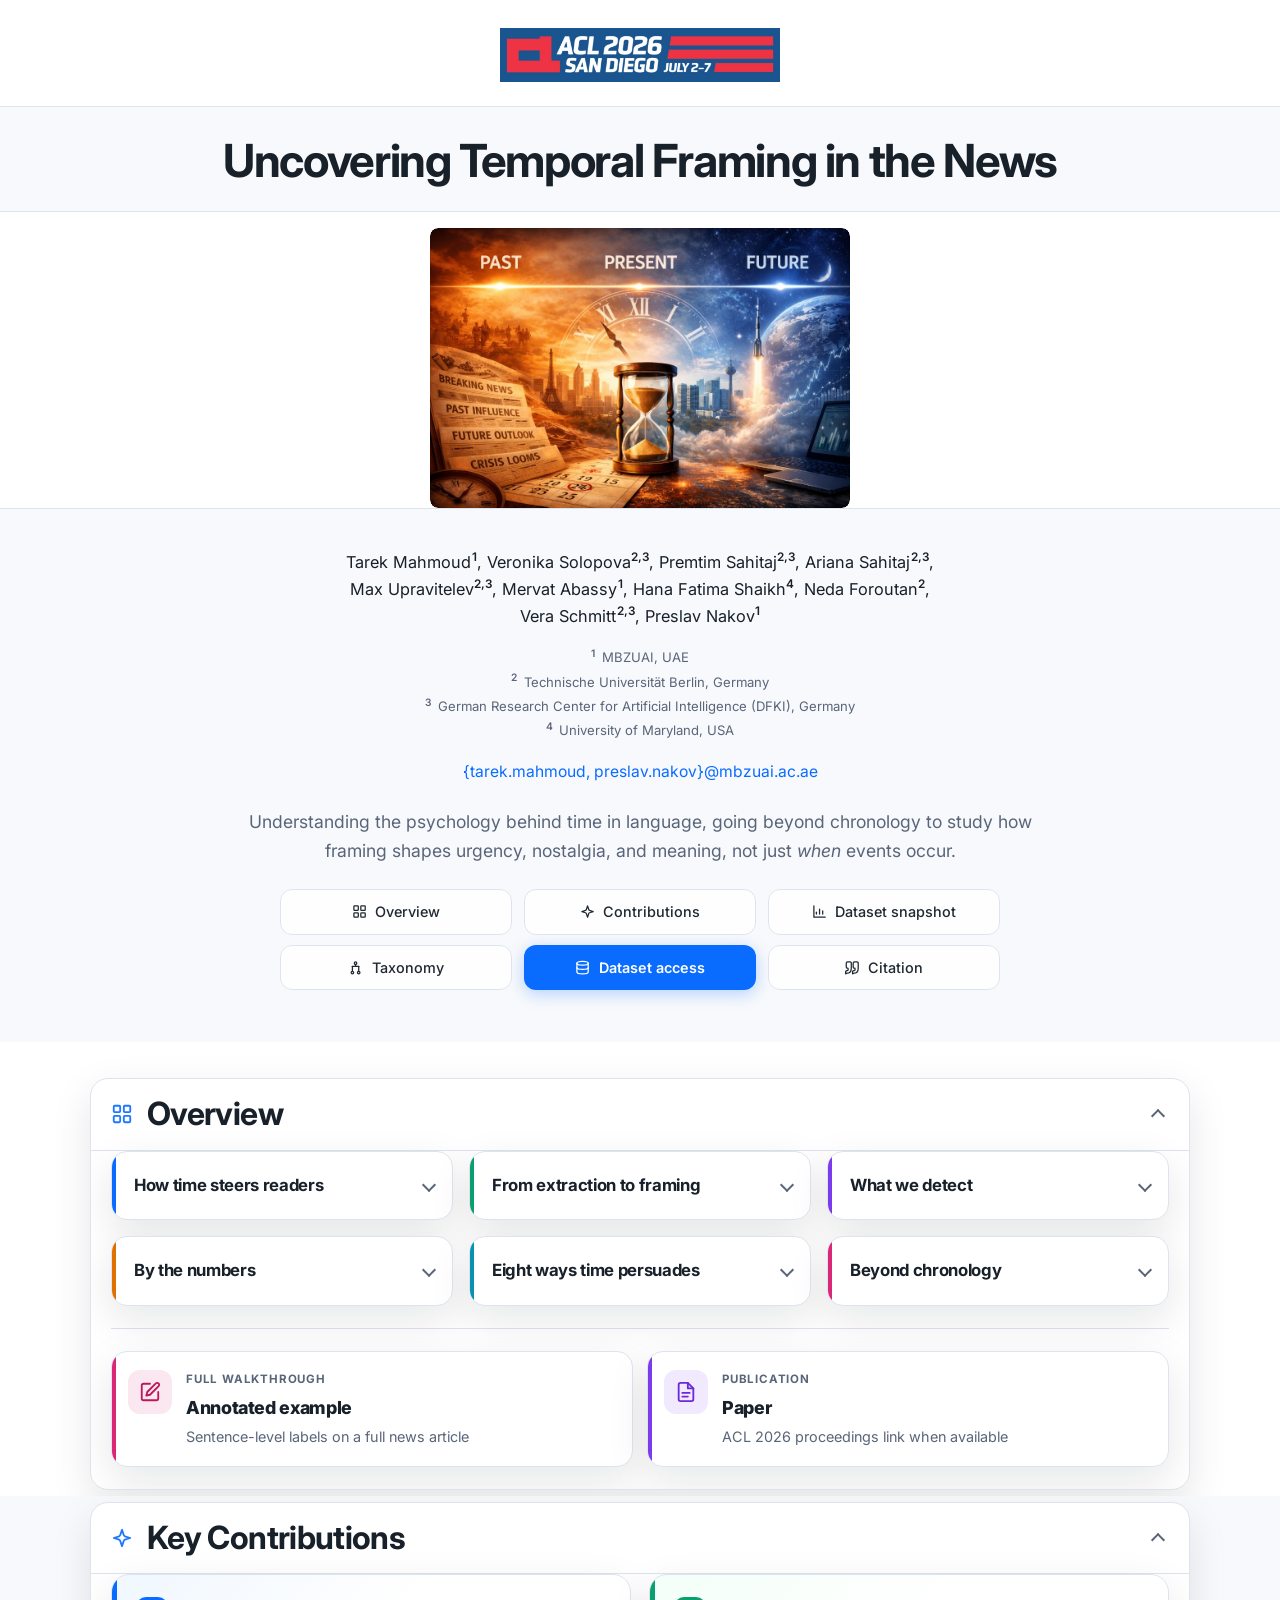
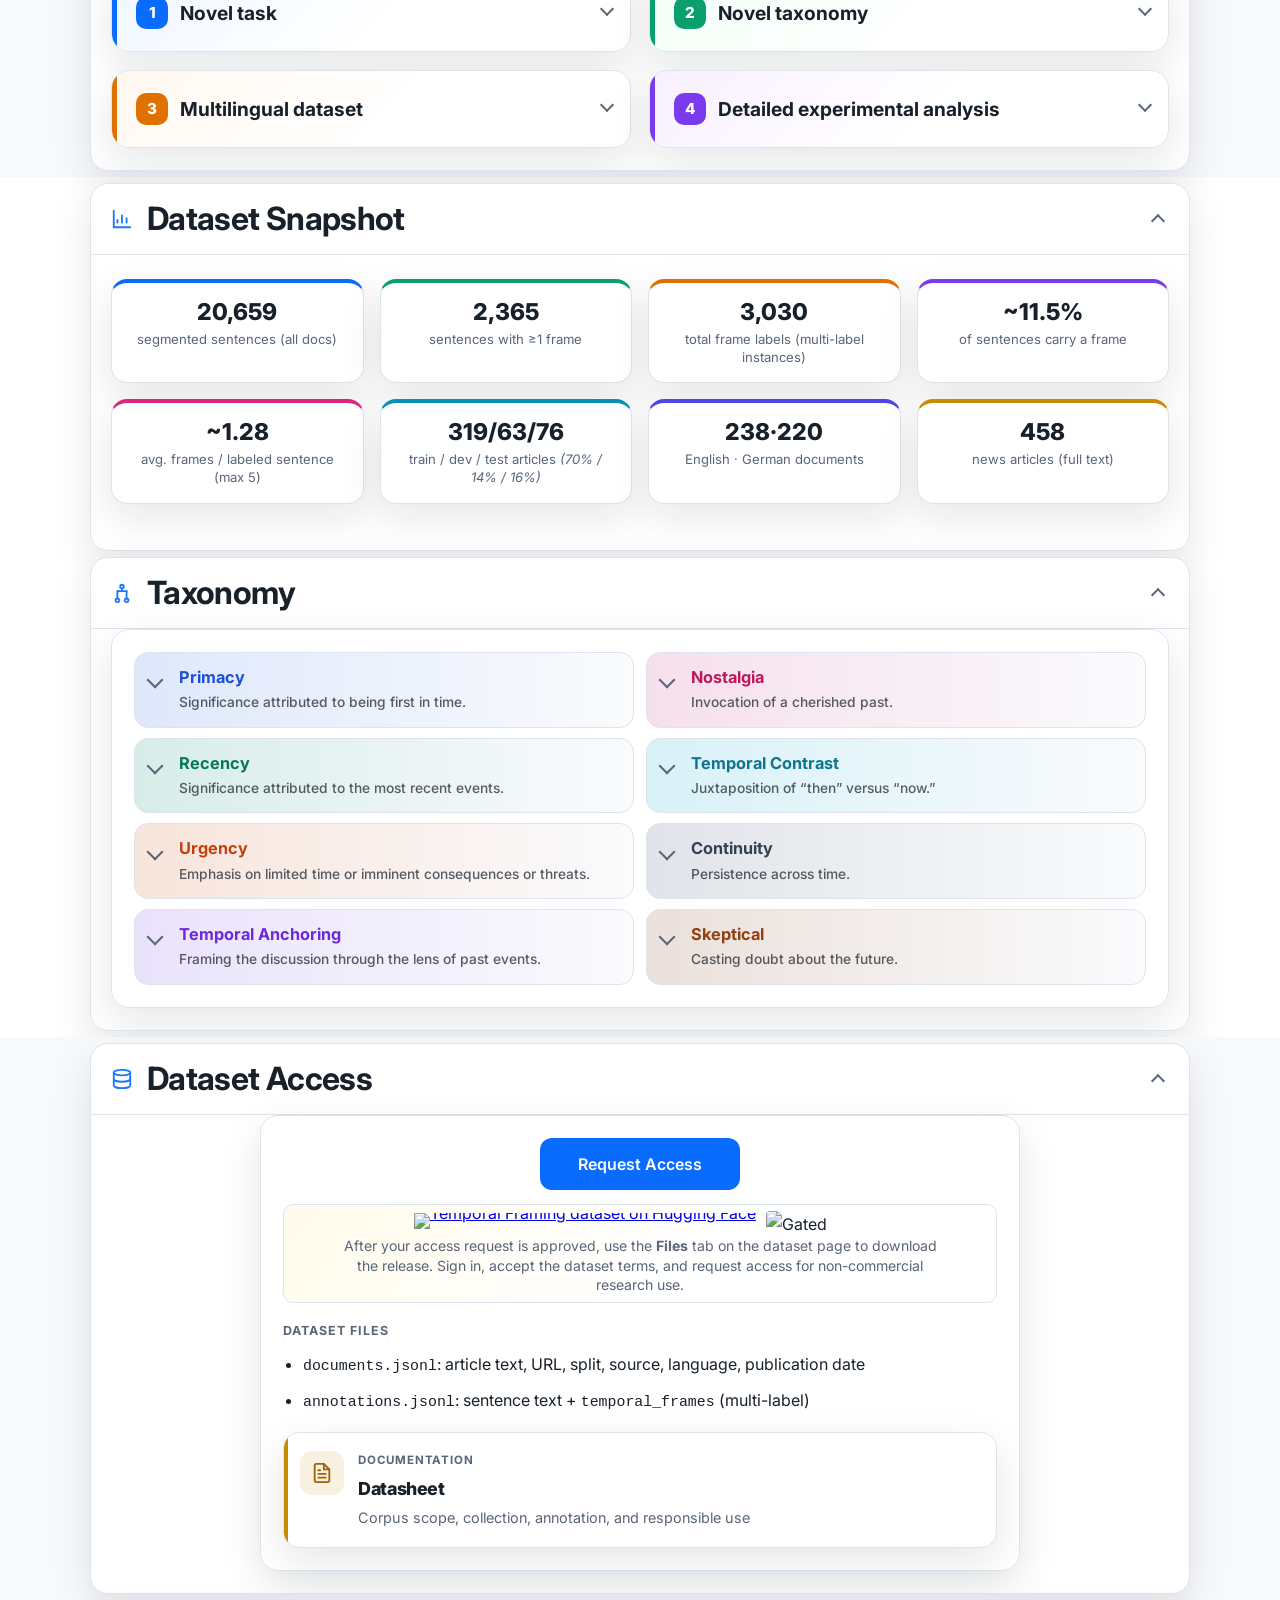
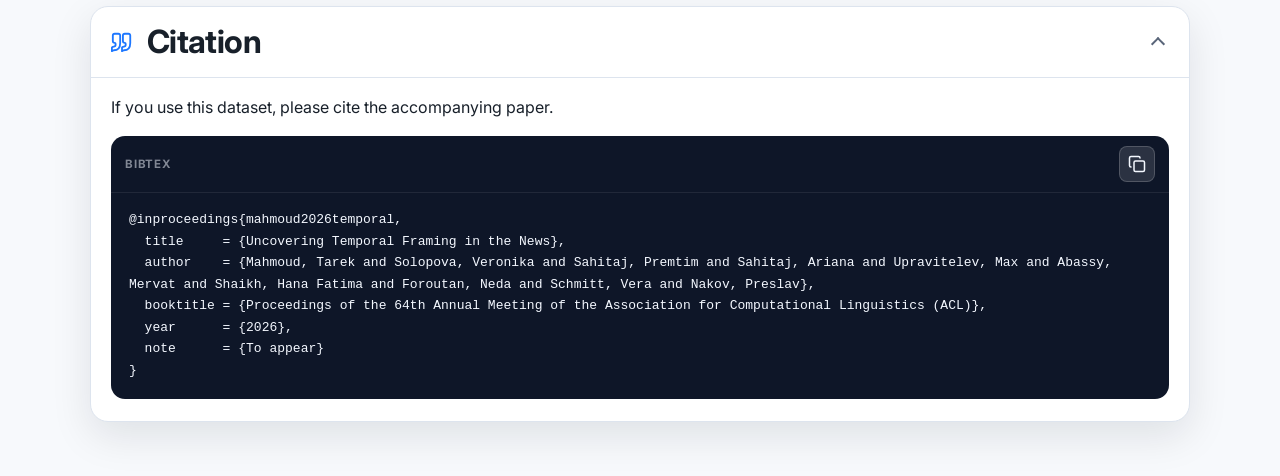
==== docs/index.html @ 3768d674 "Add project website for GitHub Pages (docs/) Made-with: Cursor" ====
<!DOCTYPE html>
<html lang="en">
<head>
  <meta charset="UTF-8" />
  <meta name="viewport" content="width=device-width, initial-scale=1.0" />
  <title>Temporal Framing in the News</title>
  <link rel="preconnect" href="https://fonts.googleapis.com">
  <link rel="preconnect" href="https://fonts.gstatic.com" crossorigin>
  <link href="https://fonts.googleapis.com/css2?family=Inter:wght@400;500;600;700;800&display=swap" rel="stylesheet">
  <link rel="stylesheet" href="styles.css" />
</head>
<body>
  <header class="hero">
    <div class="hero-brand">
      <div class="container">
        <a
          class="hero-acl-banner-link"
          href="https://2026.aclweb.org/"
          target="_blank"
          rel="noopener noreferrer"
          aria-label="ACL 2026 conference website (opens in new tab)"
        >
          <img
            class="hero-acl-banner"
            src="assets/acl-2026-banner.png"
            alt="ACL 2026, San Diego, July 2–7"
            decoding="async"
            fetchpriority="high"
          />
        </a>
      </div>
    </div>
    <div class="hero-title-row">
      <div class="container">
        <h1 class="hero-title">Uncovering Temporal Framing in the News</h1>
      </div>
    </div>
    <div class="hero-art-wrap">
      <div class="hero-art-frame">
        <img
          class="hero-art"
          src="assets/temporal-framing-hero.png"
          alt="Illustration of temporal framing across past, present, and future"
          decoding="async"
          fetchpriority="high"
        />
      </div>
    </div>
    <div class="hero-lower">
      <div class="container">
        <p class="authors authors-line">
          Tarek Mahmoud<sup>1</sup>, Veronika Solopova<sup>2,3</sup>, Premtim Sahitaj<sup>2,3</sup>, Ariana Sahitaj<sup>2,3</sup>,<br />
          Max Upravitelev<sup>2,3</sup>, Mervat Abassy<sup>1</sup>, Hana Fatima Shaikh<sup>4</sup>, Neda Foroutan<sup>2</sup>,<br />
          Vera Schmitt<sup>2,3</sup>, Preslav Nakov<sup>1</sup>
        </p>

        <div class="affil-wrap">
          <p class="affil-line"><sup>1</sup> MBZUAI, UAE</p>
          <p class="affil-line"><sup>2</sup> Technische Universität Berlin, Germany</p>
          <p class="affil-line"><sup>3</sup> German Research Center for Artificial Intelligence (DFKI), Germany</p>
          <p class="affil-line"><sup>4</sup> University of Maryland, USA</p>
        </div>

        <p class="hero-email">
          <a href="mailto:tarek.mahmoud@mbzuai.ac.ae,preslav.nakov@mbzuai.ac.ae">{tarek.mahmoud, preslav.nakov}@mbzuai.ac.ae</a>
        </p>

        <p class="subtitle">
          Understanding the psychology behind time in language, going beyond chronology to study how framing shapes urgency, nostalgia, and meaning, not just <em>when</em> events occur.
        </p>

        <nav class="hero-nav" aria-label="Page navigation">
          <a class="btn btn-secondary btn-hero-quiet" href="#overview">
            <svg class="btn-icon" xmlns="http://www.w3.org/2000/svg" width="18" height="18" viewBox="0 0 24 24" fill="none" stroke="currentColor" stroke-width="2" stroke-linecap="round" stroke-linejoin="round" aria-hidden="true"><rect width="7" height="7" x="3" y="3" rx="1"/><rect width="7" height="7" x="14" y="3" rx="1"/><rect width="7" height="7" x="14" y="14" rx="1"/><rect width="7" height="7" x="3" y="14" rx="1"/></svg>
            Overview
          </a>
          <a class="btn btn-secondary btn-hero-quiet" href="#contributions">
            <svg class="btn-icon" xmlns="http://www.w3.org/2000/svg" width="18" height="18" viewBox="0 0 24 24" fill="none" stroke="currentColor" stroke-width="2" stroke-linecap="round" stroke-linejoin="round" aria-hidden="true"><path d="m12 3-1.9 5.8a2 2 0 0 1-1.3 1.3L3 12l5.8 1.9a2 2 0 0 1 1.3 1.3L12 21l1.9-5.8a2 2 0 0 1 1.3-1.3L21 12l-5.8-1.9a2 2 0 0 1-1.3-1.3L12 3Z"/></svg>
            Contributions
          </a>
          <a class="btn btn-secondary btn-hero-quiet" href="#dataset-snapshot">
            <svg class="btn-icon" xmlns="http://www.w3.org/2000/svg" width="18" height="18" viewBox="0 0 24 24" fill="none" stroke="currentColor" stroke-width="2" stroke-linecap="round" stroke-linejoin="round" aria-hidden="true"><path d="M3 3v18h18"/><path d="M7 16v-3"/><path d="M12 16v-8"/><path d="M17 16v-5"/></svg>
            Dataset snapshot
          </a>
          <a class="btn btn-secondary btn-hero-quiet" href="#taxonomy">
            <svg class="btn-icon" xmlns="http://www.w3.org/2000/svg" width="18" height="18" viewBox="0 0 24 24" fill="none" stroke="currentColor" stroke-width="2" stroke-linecap="round" stroke-linejoin="round" aria-hidden="true"><circle cx="12" cy="5" r="2" fill="none" stroke="currentColor" stroke-width="2"/><path d="M12 7v3"/><path d="M7 10h10"/><path d="M7 10v8"/><path d="M17 10v8"/><circle cx="7" cy="20" r="2" fill="none" stroke="currentColor" stroke-width="2"/><circle cx="17" cy="20" r="2" fill="none" stroke="currentColor" stroke-width="2"/></svg>
            Taxonomy
          </a>
          <a class="btn btn-primary btn-hero-dataset" href="#access">
            <svg class="btn-icon" xmlns="http://www.w3.org/2000/svg" width="18" height="18" viewBox="0 0 24 24" fill="none" stroke="currentColor" stroke-width="2" stroke-linecap="round" stroke-linejoin="round" aria-hidden="true"><ellipse cx="12" cy="5" rx="9" ry="3"/><path d="M3 5v14c0 1.66 4 3 9 3s9-1.34 9-3V5"/><path d="M3 12c0 1.66 4 3 9 3s9-1.34 9-3"/></svg>
            Dataset access
          </a>
          <a class="btn btn-secondary btn-hero-quiet" href="#citation">
            <svg class="btn-icon" xmlns="http://www.w3.org/2000/svg" width="18" height="18" viewBox="0 0 24 24" fill="none" stroke="currentColor" stroke-width="2" stroke-linecap="round" stroke-linejoin="round" aria-hidden="true"><path d="M3 21c3 0 7-1 7-8V5c0-1.25-.756-2.017-2-2H4c-1.25 0-2 .75-2 1.972V11c0 1.25.75 2 2 2 1 0 1 0 1 1v1c0 1-1 2-2 2s-1 .008-2 1.031V22ZM14 21c3 0 7-1 7-8V5c0-1.25-.756-2.017-2-2h-4c-1.25 0-2 .75-2 1.972V11c0 1.25.75 2 2 2 1 0 1 0 1 1v1c0 1-1 2-2 2s-1 .008-2 1.031V22Z"/></svg>
            Citation
          </a>
        </nav>
      </div>
    </div>
  </header>

  <main>
    <section class="section" id="overview">
      <div class="container">
        <details class="section-details" open>
          <summary class="section-summary">
            <svg class="section-summary-icon" xmlns="http://www.w3.org/2000/svg" width="22" height="22" viewBox="0 0 24 24" fill="none" stroke="currentColor" stroke-width="2" stroke-linecap="round" stroke-linejoin="round" aria-hidden="true"><rect width="7" height="7" x="3" y="3" rx="1"/><rect width="7" height="7" x="14" y="3" rx="1"/><rect width="7" height="7" x="14" y="14" rx="1"/><rect width="7" height="7" x="3" y="14" rx="1"/></svg>
            <h2>Overview</h2>
          </summary>
          <div class="section-details-body">
        <div class="overview-grid" role="list">
          <details class="overview-tile overview-tile--a" role="listitem">
            <summary class="overview-tile-summary">
              <h3 class="overview-tile-title">How time steers readers</h3>
            </summary>
            <p class="overview-tile-text">The way time is <em>framed</em> in the news can induce urgency, nostalgia, or fear, and shape how readers interpret events (beyond factual chronology).</p>
          </details>
          <details class="overview-tile overview-tile--b" role="listitem">
            <summary class="overview-tile-summary">
              <h3 class="overview-tile-title">From extraction to framing</h3>
            </summary>
            <p class="overview-tile-text">Much temporal NLP focuses on <em>when</em> something happened (IE, tense, ordering) or coarse orientation (past vs. future). Less work treats time as <strong>persuasive framing</strong>.</p>
          </details>
          <details class="overview-tile overview-tile--c" role="listitem">
            <summary class="overview-tile-summary">
              <h3 class="overview-tile-title">What we detect</h3>
            </summary>
            <p class="overview-tile-text">Sentence-level <strong>multi-label</strong> detection of <em>temporal framing</em> under an 8-category theory-informed taxonomy.</p>
          </details>
          <details class="overview-tile overview-tile--d" role="listitem">
            <summary class="overview-tile-summary">
              <h3 class="overview-tile-title">By the numbers</h3>
            </summary>
            <p class="overview-tile-text"><strong>458</strong> articles · <strong>20,659</strong> segmented sentences · <strong>2,365</strong> sentences with ≥1 label · <strong>3,030</strong> frame instances (multi-label).</p>
          </details>
          <details class="overview-tile overview-tile--e" role="listitem">
            <summary class="overview-tile-summary">
              <h3 class="overview-tile-title">Eight ways time persuades</h3>
            </summary>
            <p class="overview-tile-text">Eight temporal frames (primacy, recency, urgency, temporal anchoring, nostalgia, temporal contrast, continuity, skeptical) capture how language uses time for persuasion.<br />
            See the <a href="#taxonomy">Taxonomy</a> section below for definitions, examples, and rhetorical functions.</p>
          </details>
          <details class="overview-tile overview-tile--f" role="listitem">
            <summary class="overview-tile-summary">
              <h3 class="overview-tile-title">Beyond chronology</h3>
            </summary>
            <p class="overview-tile-text">Time is more than ordering events: it is a <strong>rhetorical frame</strong> that shapes urgency, nostalgia, legitimacy, and how audiences weigh past, present, and future, often independently of tense or TIMEX-style extraction. Computational temporal framing supports <strong>media profiling</strong>, <strong>stance and narrative analysis</strong>, and <strong>cross-lingual comparison</strong> of strategies across outlets and events; the same lens applies in <strong>political communication</strong>, <strong>crisis reporting</strong>, and <strong>health messaging</strong>, where temporal appeals routinely steer interpretation and decision-making.</p>
          </details>
        </div>
        <div class="overview-spotlight" role="group" aria-label="Annotated example and ACL paper">
          <a class="overview-spotlight-tile overview-spotlight-tile--annotated" href="annotated-example.html">
            <span class="overview-spotlight-icon" aria-hidden="true">
              <svg xmlns="http://www.w3.org/2000/svg" width="22" height="22" viewBox="0 0 24 24" fill="none" stroke="currentColor" stroke-width="2" stroke-linecap="round" stroke-linejoin="round"><path d="M12 3H5a2 2 0 0 0-2 2v14a2 2 0 0 0 2 2h14a2 2 0 0 0 2-2v-7"/><path d="M18.375 2.625a2.121 2.121 0 1 1 3 3L12 15l-4 1 1-4Z"/></svg>
            </span>
            <span class="overview-spotlight-copy">
              <span class="overview-spotlight-kicker">Full walkthrough</span>
              <span class="overview-spotlight-title">Annotated example</span>
              <span class="overview-spotlight-desc">Sentence-level labels on a full news article</span>
            </span>
          </a>
          <button type="button" class="overview-spotlight-tile overview-spotlight-tile--paper js-open-paper" id="openPaper">
            <span class="overview-spotlight-icon" aria-hidden="true">
              <svg xmlns="http://www.w3.org/2000/svg" width="22" height="22" viewBox="0 0 24 24" fill="none" stroke="currentColor" stroke-width="2" stroke-linecap="round" stroke-linejoin="round"><path d="M14 2H6a2 2 0 0 0-2 2v16a2 2 0 0 0 2 2h12a2 2 0 0 0 2-2V8z"/><path d="M14 2v6h6"/><path d="M8 13h8"/><path d="M8 17h6"/></svg>
            </span>
            <span class="overview-spotlight-copy">
              <span class="overview-spotlight-kicker">Publication</span>
              <span class="overview-spotlight-title">Paper</span>
              <span class="overview-spotlight-desc">ACL 2026 proceedings link when available</span>
            </span>
          </button>
        </div>
          </div>
        </details>
      </div>
    </section>

    <section class="section alt" id="contributions">
      <div class="container">
        <details class="section-details" open>
          <summary class="section-summary">
            <svg class="section-summary-icon" xmlns="http://www.w3.org/2000/svg" width="22" height="22" viewBox="0 0 24 24" fill="none" stroke="currentColor" stroke-width="2" stroke-linecap="round" stroke-linejoin="round" aria-hidden="true"><path d="m12 3-1.9 5.8a2 2 0 0 1-1.3 1.3L3 12l5.8 1.9a2 2 0 0 1 1.3 1.3L12 21l1.9-5.8a2 2 0 0 1 1.3-1.3L21 12l-5.8-1.9a2 2 0 0 1-1.3-1.3L12 3Z"/></svg>
            <h2>Key Contributions</h2>
          </summary>
          <div class="section-details-body">
        <ol class="contrib-grid">
          <li>
            <details class="contrib-card contrib-card--1">
              <summary class="contrib-summary">
                <span class="contrib-num">1</span>
                <h3>Novel task</h3>
              </summary>
              <ul>
                <li>Bridges temporal NLP with <strong>cognitive &amp; social-science</strong> framing: <em>why</em> time is invoked, not only <em>when</em> events occur.</li>
                <li><strong>Sentence-level</strong> multi-label targets: finer than document-only framing, richer than coarse past/future orientation.</li>
              </ul>
            </details>
          </li>
          <li>
            <details class="contrib-card contrib-card--2">
              <summary class="contrib-summary">
                <span class="contrib-num">2</span>
                <h3>Novel taxonomy</h3>
              </summary>
              <ul>
                <li>Distinct rhetorical “uses of time” (e.g. urgency vs. nostalgia).</li>
                <li>The taxonomy is <strong>grounded in social-science theory</strong> on framing and temporality, not an ad hoc label set.</li>
              </ul>
            </details>
          </li>
          <li>
            <details class="contrib-card contrib-card--3">
              <summary class="contrib-summary">
                <span class="contrib-num">3</span>
                <h3>Multilingual dataset</h3>
              </summary>
              <ul>
                <li><strong>458</strong> docs: <strong>238</strong> EN · <strong>220</strong> DE; splits <strong>319</strong> / <strong>63</strong> / <strong>76</strong> (train / dev / test).</li>
                <li><strong>20,659</strong> segmented sentences; <strong>2,365</strong> labeled (sparse); <strong>335</strong> docs contain ≥1 labeled sentence.</li>
                <li><strong>High-quality human annotation</strong>: trained annotators (not crowdsourced), shared written guidelines, weekly calibration, adjudication in INCEpTION; agreement measured with Krippendorff’s α (reported in the paper).</li>
                <li>The paper gives a <strong>detailed corpus analysis</strong>, including <strong>lexical</strong> patterns and <strong>co-occurrence</strong> of frames: how often frames combine, and how they distribute across languages and splits.</li>
              </ul>
            </details>
          </li>
          <li>
            <details class="contrib-card contrib-card--4">
              <summary class="contrib-summary">
                <span class="contrib-num">4</span>
                <h3>Detailed experimental analysis</h3>
              </summary>
              <ul>
                <li>Baselines span <strong>encoder fine-tuning</strong> (e.g. <strong>XLM-R</strong>, <strong>DeBERTa</strong>-class models, <strong>LLaMA</strong>, <strong>Qwen</strong>) and <strong>LLM zero-shot / in-context</strong> settings, evaluated on the fixed <strong>319/63/76</strong> splits with multi-label <strong>micro/macro F1</strong>.</li>
                <li>Fine-tuned smaller models can <strong>strongly outperform</strong> much larger zero-shot models; supervised <strong>XLM-R</strong> sits above the plotted <strong>GPT-5.2</strong> reference line, while zero-shot performance scales only modestly with model size.</li>
              </ul>
              <figure class="contrib-figure">
                <img
                  src="assets/benchmark-micro-f1.png"
                  alt="Scatter plot: Micro-F1 versus model size (billions of parameters, log scale). Blue circles are zero-shot models; red squares are supervised fine-tuned models. A horizontal dashed line marks GPT-5.2. Fine-tuned Qwen3-8B and LLaMA-3.1-8B achieve the highest Micro-F1; XLM-R outperforms zero-shot LLMs including large Qwen variants."
                  loading="lazy"
                  decoding="async"
                />
                <figcaption class="contrib-figure-caption">Micro-F1 vs. model size (log scale): <strong>zero-shot</strong> (circles) vs. <strong>supervised fine-tuning</strong> (squares). See the paper for full experimental setup and numbers.</figcaption>
              </figure>
            </details>
          </li>
        </ol>
          </div>
        </details>
      </div>
    </section>

    <section class="section">
      <div class="container">
        <details class="section-details" open>
          <summary class="section-summary">
            <svg class="section-summary-icon" xmlns="http://www.w3.org/2000/svg" width="22" height="22" viewBox="0 0 24 24" fill="none" stroke="currentColor" stroke-width="2" stroke-linecap="round" stroke-linejoin="round" aria-hidden="true"><path d="M3 3v18h18"/><path d="M7 16v-3"/><path d="M12 16v-8"/><path d="M17 16v-5"/></svg>
            <h2 id="dataset-snapshot">Dataset Snapshot</h2>
          </summary>
          <div class="section-details-body">
        <div class="stats stats-wide">
          <div class="stat stat--a"><span class="stat-value">20,659</span><span class="stat-label">segmented sentences (all docs)</span></div>
          <div class="stat stat--b"><span class="stat-value">2,365</span><span class="stat-label">sentences with ≥1 frame</span></div>
          <div class="stat stat--c"><span class="stat-value">3,030</span><span class="stat-label">total frame labels (multi-label instances)</span></div>
          <div class="stat stat--d"><span class="stat-value">~11.5%</span><span class="stat-label">of sentences carry a frame</span></div>
          <div class="stat stat--e"><span class="stat-value">~1.28</span><span class="stat-label">avg. frames / labeled sentence (max 5)</span></div>
          <div class="stat stat--f"><span class="stat-value">319/63/76</span><span class="stat-label">train / dev / test articles <em>(70% / 14% / 16%)</em></span></div>
          <div class="stat stat--g"><span class="stat-value">238·220</span><span class="stat-label">English · German documents</span></div>
          <div class="stat stat--h"><span class="stat-value">458</span><span class="stat-label">news articles (full text)</span></div>
        </div>
          </div>
        </details>

        <details class="section-details" open>
          <summary class="section-summary">
            <svg class="section-summary-icon" xmlns="http://www.w3.org/2000/svg" width="22" height="22" viewBox="0 0 24 24" fill="none" stroke="currentColor" stroke-width="2" stroke-linecap="round" stroke-linejoin="round" aria-hidden="true"><circle cx="12" cy="5" r="2" fill="none" stroke="currentColor" stroke-width="2"/><path d="M12 7v3"/><path d="M7 10h10"/><path d="M7 10v8"/><path d="M17 10v8"/><circle cx="7" cy="20" r="2" fill="none" stroke="currentColor" stroke-width="2"/><circle cx="17" cy="20" r="2" fill="none" stroke="currentColor" stroke-width="2"/></svg>
            <h2 id="taxonomy">Taxonomy</h2>
          </summary>
          <div class="section-details-body">
        <div class="card card--frames">
            <div class="frame-list">
                        <div class="frame-grid">
            <div class="frame-grid-col">
              <details class="frame-details frame-details--primacy">
                <summary class="frame-summary frame-summary--rich">
                  <span class="fs-title">Primacy</span>
                  <span class="fs-lede">Significance attributed to being first in time.</span>
                </summary>
                <div class="frame-body frame-body--nested">
                  <details class="nest-block nest-block--def">
                    <summary class="nest-summary nest-summary--def"><span class="nest-summary-inner"><svg class="nest-icon" xmlns="http://www.w3.org/2000/svg" width="18" height="18" viewBox="0 0 24 24" fill="none" stroke="currentColor" stroke-width="2" stroke-linecap="round" stroke-linejoin="round" aria-hidden="true"><path d="M4 19.5A2.5 2.5 0 0 1 6.5 17H20"/><path d="M6.5 2H20v20H6.5A2.5 2.5 0 0 1 4 19.5v-15A2.5 2.5 0 0 1 6.5 2z"/></svg><span class="nest-summary-label">Detailed definition</span></span></summary>
                    <div class="nest-body"><em>Primacy framing assigns significance to temporal precedence, treating leading positions as inherently meaningful. The precedence may be absolute in time (e.g., “the earliest case ever” or “first since the beginning of the record”) or relative to a bounded interval (e.g., “the earliest this year,” “first in this decade,” or “first under this administration”).</em></div>
                  </details>
                  <details class="nest-block nest-block--rhet">
                    <summary class="nest-summary nest-summary--rhet"><span class="nest-summary-inner"><svg class="nest-icon" xmlns="http://www.w3.org/2000/svg" width="18" height="18" viewBox="0 0 24 24" fill="none" stroke="currentColor" stroke-width="2" stroke-linecap="round" stroke-linejoin="round" aria-hidden="true"><path d="M21 15a2 2 0 0 1-2 2H7l-4 4V5a2 2 0 0 1 2-2h14a2 2 0 0 1 2 2z"/></svg><span class="nest-summary-label">Rhetorical function</span></span></summary>
                    <div class="nest-body"><em>It converts the mere chronology of being first in time into persuasive force, establishing authority, legitimacy, or caution.</em></div>
                  </details>
                  <details class="nest-block nest-block--pos">
                    <summary class="nest-summary nest-summary--pos"><span class="nest-summary-inner"><svg class="nest-icon" xmlns="http://www.w3.org/2000/svg" width="18" height="18" viewBox="0 0 24 24" fill="none" stroke="currentColor" stroke-width="2" stroke-linecap="round" stroke-linejoin="round" aria-hidden="true"><path d="M22 11.08V12a10 10 0 1 1-5.93-9.14"/><path d="m9 12 2 2 4-4"/></svg><span class="nest-summary-label">Positive examples</span></span></summary>
                    <div class="ex-accordion">
                      <details class="ex-item ex-item--pos">
                        <summary class="ex-sum" title="Expand to show reasoning">
                          <span class="ex-sum-quote">“As the first city to adopt this policy, we set the standard for the region.”</span>
                          <span class="ex-explain-chip">Explain</span>
                        </summary>
                        <p class="ex-expl">Being first is explicitly linked to leadership and legitimacy, making temporal precedence the persuasive force.</p>
                      </details>
                      <details class="ex-item ex-item--pos">
                        <summary class="ex-sum" title="Expand to show reasoning">
                          <span class="ex-sum-quote">“The collapse of the bank unsettled confidence in the markets to unprecedented levels.”</span>
                          <span class="ex-explain-chip">Explain</span>
                        </summary>
                        <p class="ex-expl">Low market confidence is framed as without precedent, amplifying the perceived danger of the bank’s collapse.</p>
                      </details>
                    </div>
                  </details>
                  <details class="nest-block nest-block--neg">
                    <summary class="nest-summary nest-summary--neg"><span class="nest-summary-inner"><svg class="nest-icon" xmlns="http://www.w3.org/2000/svg" width="18" height="18" viewBox="0 0 24 24" fill="none" stroke="currentColor" stroke-width="2" stroke-linecap="round" stroke-linejoin="round" aria-hidden="true"><circle cx="12" cy="12" r="10"/><path d="M8 12h8"/></svg><span class="nest-summary-label">Negative examples</span></span></summary>
                    <div class="ex-accordion">
                      <details class="ex-item ex-item--neg">
                        <summary class="ex-sum" title="Expand to show reasoning">
                          <span class="ex-sum-quote">“The vaccine was approved first.”</span>
                          <span class="ex-explain-chip">Explain</span>
                        </summary>
                        <p class="ex-expl">Taken in isolation, this is a chronological report; it does not claim that being first entails special significance. However, if being first plays a persuasive role when the surrounding context is taken into account, then the same sentence could function as primacy framing.</p>
                      </details>
                      <details class="ex-item ex-item--neg">
                        <summary class="ex-sum" title="Expand to show reasoning">
                          <span class="ex-sum-quote">“The best-performing vaccine won praise.”</span>
                          <span class="ex-explain-chip">Explain</span>
                        </summary>
                        <p class="ex-expl">The praise is grounded in quality (performance), not temporal primacy; it resembles primacy in a general sense but lacks the temporal element.</p>
                      </details>
                    </div>
                  </details>
                </div>
              </details>
              <details class="frame-details frame-details--recency">
                <summary class="frame-summary frame-summary--rich">
                  <span class="fs-title">Recency</span>
                  <span class="fs-lede">Significance attributed to the most recent events.</span>
                </summary>
                <div class="frame-body frame-body--nested">
                  <details class="nest-block nest-block--def">
                    <summary class="nest-summary nest-summary--def"><span class="nest-summary-inner"><svg class="nest-icon" xmlns="http://www.w3.org/2000/svg" width="18" height="18" viewBox="0 0 24 24" fill="none" stroke="currentColor" stroke-width="2" stroke-linecap="round" stroke-linejoin="round" aria-hidden="true"><path d="M4 19.5A2.5 2.5 0 0 1 6.5 17H20"/><path d="M6.5 2H20v20H6.5A2.5 2.5 0 0 1 4 19.5v-15A2.5 2.5 0 0 1 6.5 2z"/></svg><span class="nest-summary-label">Detailed definition</span></span></summary>
                    <div class="nest-body"><em>Recency framing attributes significance to temporal proximity, treating the latest events as inherently meaningful. The proximity may be absolute in time (e.g., “the most recent ever,” “latest on record”), relative to a bounded interval (e.g., “latest this year,” “most recent this quarter,” “latest under this administration”), or anchored to a salient event (e.g., “just hours after the event,” “a few days after the ceasefire”) where closeness to that event is presented as meaningful.</em></div>
                  </details>
                  <details class="nest-block nest-block--rhet">
                    <summary class="nest-summary nest-summary--rhet"><span class="nest-summary-inner"><svg class="nest-icon" xmlns="http://www.w3.org/2000/svg" width="18" height="18" viewBox="0 0 24 24" fill="none" stroke="currentColor" stroke-width="2" stroke-linecap="round" stroke-linejoin="round" aria-hidden="true"><path d="M21 15a2 2 0 0 1-2 2H7l-4 4V5a2 2 0 0 1 2-2h14a2 2 0 0 1 2 2z"/></svg><span class="nest-summary-label">Rhetorical function</span></span></summary>
                    <div class="nest-body"><em>It seizes attention through temporal proximity, subtly displaces older evidence without needing to disprove it, or pressures audiences to accept arguments as timely and relevant.</em></div>
                  </details>
                  <details class="nest-block nest-block--pos">
                    <summary class="nest-summary nest-summary--pos"><span class="nest-summary-inner"><svg class="nest-icon" xmlns="http://www.w3.org/2000/svg" width="18" height="18" viewBox="0 0 24 24" fill="none" stroke="currentColor" stroke-width="2" stroke-linecap="round" stroke-linejoin="round" aria-hidden="true"><path d="M22 11.08V12a10 10 0 1 1-5.93-9.14"/><path d="m9 12 2 2 4-4"/></svg><span class="nest-summary-label">Positive examples</span></span></summary>
                    <div class="ex-accordion">
                      <details class="ex-item ex-item--pos">
                        <summary class="ex-sum" title="Expand to show reasoning">
                          <span class="ex-sum-quote">“Today’s figures matter most for judging performance.”</span>
                          <span class="ex-explain-chip">Explain</span>
                        </summary>
                        <p class="ex-expl">Freshness is explicitly framed as the reason for relevance.</p>
                      </details>
                      <details class="ex-item ex-item--pos">
                        <summary class="ex-sum" title="Expand to show reasoning">
                          <span class="ex-sum-quote">“Just released footage shows what really happened.”</span>
                          <span class="ex-explain-chip">Explain</span>
                        </summary>
                        <p class="ex-expl">The recency of the footage is used as proof of accuracy and priority.</p>
                      </details>
                    </div>
                  </details>
                  <details class="nest-block nest-block--neg">
                    <summary class="nest-summary nest-summary--neg"><span class="nest-summary-inner"><svg class="nest-icon" xmlns="http://www.w3.org/2000/svg" width="18" height="18" viewBox="0 0 24 24" fill="none" stroke="currentColor" stroke-width="2" stroke-linecap="round" stroke-linejoin="round" aria-hidden="true"><circle cx="12" cy="12" r="10"/><path d="M8 12h8"/></svg><span class="nest-summary-label">Negative examples</span></span></summary>
                    <div class="ex-accordion">
                      <details class="ex-item ex-item--neg">
                        <summary class="ex-sum" title="Expand to show reasoning">
                          <span class="ex-sum-quote">“A recent poll shows that 60% of voters support the policy.”</span>
                          <span class="ex-explain-chip">Explain</span>
                        </summary>
                        <p class="ex-expl">Although temporally recent, this is straightforward factual reporting rather than a persuasive appeal to recency.</p>
                      </details>
                      <details class="ex-item ex-item--neg">
                        <summary class="ex-sum" title="Expand to show reasoning">
                          <span class="ex-sum-quote">“In a recent speech, a respected senator criticized the plan and rightfully so.”</span>
                          <span class="ex-explain-chip">Explain</span>
                        </summary>
                        <p class="ex-expl">Although it mentions recency, the persuasive force comes from the senator’s authority and opinion rather than the timing. The temporal marker is incidental, not persuasive.</p>
                      </details>
                    </div>
                  </details>
                </div>
              </details>
              <details class="frame-details frame-details--urgency">
                <summary class="frame-summary frame-summary--rich">
                  <span class="fs-title">Urgency</span>
                  <span class="fs-lede">Emphasis on limited time or imminent consequences or threats.</span>
                </summary>
                <div class="frame-body frame-body--nested">
                  <details class="nest-block nest-block--def">
                    <summary class="nest-summary nest-summary--def"><span class="nest-summary-inner"><svg class="nest-icon" xmlns="http://www.w3.org/2000/svg" width="18" height="18" viewBox="0 0 24 24" fill="none" stroke="currentColor" stroke-width="2" stroke-linecap="round" stroke-linejoin="round" aria-hidden="true"><path d="M4 19.5A2.5 2.5 0 0 1 6.5 17H20"/><path d="M6.5 2H20v20H6.5A2.5 2.5 0 0 1 4 19.5v-15A2.5 2.5 0 0 1 6.5 2z"/></svg><span class="nest-summary-label">Detailed definition</span></span></summary>
                    <div class="nest-body"><em>Urgency framing creates a sense of immediacy or imminence by emphasizing limited time, decisive moments, ticking clocks, last chances, ultimatums, or imminent threats.</em></div>
                  </details>
                  <details class="nest-block nest-block--rhet">
                    <summary class="nest-summary nest-summary--rhet"><span class="nest-summary-inner"><svg class="nest-icon" xmlns="http://www.w3.org/2000/svg" width="18" height="18" viewBox="0 0 24 24" fill="none" stroke="currentColor" stroke-width="2" stroke-linecap="round" stroke-linejoin="round" aria-hidden="true"><path d="M21 15a2 2 0 0 1-2 2H7l-4 4V5a2 2 0 0 1 2-2h14a2 2 0 0 1 2 2z"/></svg><span class="nest-summary-label">Rhetorical function</span></span></summary>
                    <div class="nest-body"><em>It depicts situations as temporally constrained or approaching a critical moment in order to heighten perceived stakes and pressure, or call for immediate action.</em></div>
                  </details>
                  <details class="nest-block nest-block--pos">
                    <summary class="nest-summary nest-summary--pos"><span class="nest-summary-inner"><svg class="nest-icon" xmlns="http://www.w3.org/2000/svg" width="18" height="18" viewBox="0 0 24 24" fill="none" stroke="currentColor" stroke-width="2" stroke-linecap="round" stroke-linejoin="round" aria-hidden="true"><path d="M22 11.08V12a10 10 0 1 1-5.93-9.14"/><path d="m9 12 2 2 4-4"/></svg><span class="nest-summary-label">Positive examples</span></span></summary>
                    <div class="ex-accordion">
                      <details class="ex-item ex-item--pos">
                        <summary class="ex-sum" title="Expand to show reasoning">
                          <span class="ex-sum-quote">“Congress must act within 72 hours to prevent a government shutdown.”</span>
                          <span class="ex-explain-chip">Explain</span>
                        </summary>
                        <p class="ex-expl">A specific deadline creates immediacy and pressure for political decision-making.</p>
                      </details>
                      <details class="ex-item ex-item--pos">
                        <summary class="ex-sum" title="Expand to show reasoning">
                          <span class="ex-sum-quote">“This election is the defining moment for our nation’s future.”</span>
                          <span class="ex-explain-chip">Explain</span>
                        </summary>
                        <p class="ex-expl">Frames the present moment as uniquely decisive and urgent.</p>
                      </details>
                    </div>
                  </details>
                  <details class="nest-block nest-block--neg">
                    <summary class="nest-summary nest-summary--neg"><span class="nest-summary-inner"><svg class="nest-icon" xmlns="http://www.w3.org/2000/svg" width="18" height="18" viewBox="0 0 24 24" fill="none" stroke="currentColor" stroke-width="2" stroke-linecap="round" stroke-linejoin="round" aria-hidden="true"><circle cx="12" cy="12" r="10"/><path d="M8 12h8"/></svg><span class="nest-summary-label">Negative examples</span></span></summary>
                    <div class="ex-accordion">
                      <details class="ex-item ex-item--neg">
                        <summary class="ex-sum" title="Expand to show reasoning">
                          <span class="ex-sum-quote">“Most voters say healthcare is an important issue.”</span>
                          <span class="ex-explain-chip">Explain</span>
                        </summary>
                        <p class="ex-expl">Conveys significance, but without compressed time or urgency.</p>
                      </details>
                      <details class="ex-item ex-item--neg">
                        <summary class="ex-sum" title="Expand to show reasoning">
                          <span class="ex-sum-quote">“Only a limited number of senators support the bill.”</span>
                          <span class="ex-explain-chip">Explain</span>
                        </summary>
                        <p class="ex-expl">Indicates scarcity of support, but not temporal scarcity; no deadline or ticking clock.</p>
                      </details>
                    </div>
                  </details>
                </div>
              </details>
              <details class="frame-details frame-details--anchoring">
                <summary class="frame-summary frame-summary--rich">
                  <span class="fs-title">Temporal Anchoring</span>
                  <span class="fs-lede">Framing the discussion through the lens of past events.</span>
                </summary>
                <div class="frame-body frame-body--nested">
                  <details class="nest-block nest-block--def">
                    <summary class="nest-summary nest-summary--def"><span class="nest-summary-inner"><svg class="nest-icon" xmlns="http://www.w3.org/2000/svg" width="18" height="18" viewBox="0 0 24 24" fill="none" stroke="currentColor" stroke-width="2" stroke-linecap="round" stroke-linejoin="round" aria-hidden="true"><path d="M4 19.5A2.5 2.5 0 0 1 6.5 17H20"/><path d="M6.5 2H20v20H6.5A2.5 2.5 0 0 1 4 19.5v-15A2.5 2.5 0 0 1 6.5 2z"/></svg><span class="nest-summary-label">Detailed definition</span></span></summary>
                    <div class="nest-body"><em>Temporal anchoring frames the discussion through the lens of past events that serve as interpretive anchors.</em></div>
                  </details>
                  <details class="nest-block nest-block--rhet">
                    <summary class="nest-summary nest-summary--rhet"><span class="nest-summary-inner"><svg class="nest-icon" xmlns="http://www.w3.org/2000/svg" width="18" height="18" viewBox="0 0 24 24" fill="none" stroke="currentColor" stroke-width="2" stroke-linecap="round" stroke-linejoin="round" aria-hidden="true"><path d="M21 15a2 2 0 0 1-2 2H7l-4 4V5a2 2 0 0 1 2-2h14a2 2 0 0 1 2 2z"/></svg><span class="nest-summary-label">Rhetorical function</span></span></summary>
                    <div class="nest-body"><em>It activates shared memory and emotional resonance, using familiar reference points to legitimize current perspectives or priorities, or to bias interpretation through invocation of certain events in the past.</em></div>
                  </details>
                  <details class="nest-block nest-block--pos">
                    <summary class="nest-summary nest-summary--pos"><span class="nest-summary-inner"><svg class="nest-icon" xmlns="http://www.w3.org/2000/svg" width="18" height="18" viewBox="0 0 24 24" fill="none" stroke="currentColor" stroke-width="2" stroke-linecap="round" stroke-linejoin="round" aria-hidden="true"><path d="M22 11.08V12a10 10 0 1 1-5.93-9.14"/><path d="m9 12 2 2 4-4"/></svg><span class="nest-summary-label">Positive examples</span></span></summary>
                    <div class="ex-accordion">
                      <details class="ex-item ex-item--pos">
                        <summary class="ex-sum" title="Expand to show reasoning">
                          <span class="ex-sum-quote">“We live in a post-9/11 world where national security must come first, and the congress must take immediate action.”</span>
                          <span class="ex-explain-chip">Explain</span>
                        </summary>
                        <p class="ex-expl">The landmark date frames a lasting shift in values and policy priorities.</p>
                      </details>
                      <details class="ex-item ex-item--pos">
                        <summary class="ex-sum" title="Expand to show reasoning">
                          <span class="ex-sum-quote">“This legislation represents the boldest reform since the New Deal.”</span>
                          <span class="ex-explain-chip">Explain</span>
                        </summary>
                        <p class="ex-expl">Frames present significance by situating it relative to a landmark era.</p>
                      </details>
                    </div>
                  </details>
                  <details class="nest-block nest-block--neg">
                    <summary class="nest-summary nest-summary--neg"><span class="nest-summary-inner"><svg class="nest-icon" xmlns="http://www.w3.org/2000/svg" width="18" height="18" viewBox="0 0 24 24" fill="none" stroke="currentColor" stroke-width="2" stroke-linecap="round" stroke-linejoin="round" aria-hidden="true"><circle cx="12" cy="12" r="10"/><path d="M8 12h8"/></svg><span class="nest-summary-label">Negative examples</span></span></summary>
                    <div class="ex-accordion">
                      <details class="ex-item ex-item--neg">
                        <summary class="ex-sum" title="Expand to show reasoning">
                          <span class="ex-sum-quote">“Security policies were tightened after 9/11.”</span>
                          <span class="ex-explain-chip">Explain</span>
                        </summary>
                        <p class="ex-expl">Merely states historical sequence.</p>
                      </details>
                      <details class="ex-item ex-item--neg">
                        <summary class="ex-sum" title="Expand to show reasoning">
                          <span class="ex-sum-quote">“We live in a world where national security must come first, and the congress must take immediate action.”</span>
                          <span class="ex-explain-chip">Explain</span>
                        </summary>
                        <p class="ex-expl">It is the same example from earlier, but the omission of the temporal reference to 9/11. So while it is persuasive, it is not anchored in time.</p>
                      </details>
                    </div>
                  </details>
                </div>
              </details>
            </div>
            <div class="frame-grid-col">
              <details class="frame-details frame-details--nostalgia">
                <summary class="frame-summary frame-summary--rich">
                  <span class="fs-title">Nostalgia</span>
                  <span class="fs-lede">Invocation of a cherished past.</span>
                </summary>
                <div class="frame-body frame-body--nested">
                  <details class="nest-block nest-block--def">
                    <summary class="nest-summary nest-summary--def"><span class="nest-summary-inner"><svg class="nest-icon" xmlns="http://www.w3.org/2000/svg" width="18" height="18" viewBox="0 0 24 24" fill="none" stroke="currentColor" stroke-width="2" stroke-linecap="round" stroke-linejoin="round" aria-hidden="true"><path d="M4 19.5A2.5 2.5 0 0 1 6.5 17H20"/><path d="M6.5 2H20v20H6.5A2.5 2.5 0 0 1 4 19.5v-15A2.5 2.5 0 0 1 6.5 2z"/></svg><span class="nest-summary-label">Detailed definition</span></span></summary>
                    <div class="nest-body"><em>Nostalgia framing invokes a cherished past as an ideal or standard for the present or future.</em></div>
                  </details>
                  <details class="nest-block nest-block--rhet">
                    <summary class="nest-summary nest-summary--rhet"><span class="nest-summary-inner"><svg class="nest-icon" xmlns="http://www.w3.org/2000/svg" width="18" height="18" viewBox="0 0 24 24" fill="none" stroke="currentColor" stroke-width="2" stroke-linecap="round" stroke-linejoin="round" aria-hidden="true"><path d="M21 15a2 2 0 0 1-2 2H7l-4 4V5a2 2 0 0 1 2-2h14a2 2 0 0 1 2 2z"/></svg><span class="nest-summary-label">Rhetorical function</span></span></summary>
                    <div class="nest-body"><em>It activates a sense of identity and belonging, calls for restoration and frames it as progress, and softens resistance to a familiar past.</em></div>
                  </details>
                  <details class="nest-block nest-block--pos">
                    <summary class="nest-summary nest-summary--pos"><span class="nest-summary-inner"><svg class="nest-icon" xmlns="http://www.w3.org/2000/svg" width="18" height="18" viewBox="0 0 24 24" fill="none" stroke="currentColor" stroke-width="2" stroke-linecap="round" stroke-linejoin="round" aria-hidden="true"><path d="M22 11.08V12a10 10 0 1 1-5.93-9.14"/><path d="m9 12 2 2 4-4"/></svg><span class="nest-summary-label">Positive examples</span></span></summary>
                    <div class="ex-accordion">
                      <details class="ex-item ex-item--pos">
                        <summary class="ex-sum" title="Expand to show reasoning">
                          <span class="ex-sum-quote">“We must return to the prosperity of the postwar years.”</span>
                          <span class="ex-explain-chip">Explain</span>
                        </summary>
                        <p class="ex-expl">Frames a remembered era of economic success as the standard for present policy.</p>
                      </details>
                      <details class="ex-item ex-item--pos">
                        <summary class="ex-sum" title="Expand to show reasoning">
                          <span class="ex-sum-quote">“We need to revive the spirit of bipartisanship that once defined Congress.”</span>
                          <span class="ex-explain-chip">Explain</span>
                        </summary>
                        <p class="ex-expl">Invokes a remembered political culture as guidance for present reform.</p>
                      </details>
                    </div>
                  </details>
                  <details class="nest-block nest-block--neg">
                    <summary class="nest-summary nest-summary--neg"><span class="nest-summary-inner"><svg class="nest-icon" xmlns="http://www.w3.org/2000/svg" width="18" height="18" viewBox="0 0 24 24" fill="none" stroke="currentColor" stroke-width="2" stroke-linecap="round" stroke-linejoin="round" aria-hidden="true"><circle cx="12" cy="12" r="10"/><path d="M8 12h8"/></svg><span class="nest-summary-label">Negative examples</span></span></summary>
                    <div class="ex-accordion">
                      <details class="ex-item ex-item--neg">
                        <summary class="ex-sum" title="Expand to show reasoning">
                          <span class="ex-sum-quote">“The city is restoring historical facades downtown.”</span>
                          <span class="ex-explain-chip">Explain</span>
                        </summary>
                        <p class="ex-expl">Reports an action but does not frame the past as a persuasive political ideal.</p>
                      </details>
                      <details class="ex-item ex-item--neg">
                        <summary class="ex-sum" title="Expand to show reasoning">
                          <span class="ex-sum-quote">“Many voters say they value tradition.”</span>
                          <span class="ex-explain-chip">Explain</span>
                        </summary>
                        <p class="ex-expl">Expresses a general liking for continuity, but without invoking a shared past as a model for today.</p>
                      </details>
                    </div>
                  </details>
                </div>
              </details>
              <details class="frame-details frame-details--contrast">
                <summary class="frame-summary frame-summary--rich">
                  <span class="fs-title">Temporal Contrast</span>
                  <span class="fs-lede">Juxtaposition of “then” versus “now.”</span>
                </summary>
                <div class="frame-body frame-body--nested">
                  <details class="nest-block nest-block--def">
                    <summary class="nest-summary nest-summary--def"><span class="nest-summary-inner"><svg class="nest-icon" xmlns="http://www.w3.org/2000/svg" width="18" height="18" viewBox="0 0 24 24" fill="none" stroke="currentColor" stroke-width="2" stroke-linecap="round" stroke-linejoin="round" aria-hidden="true"><path d="M4 19.5A2.5 2.5 0 0 1 6.5 17H20"/><path d="M6.5 2H20v20H6.5A2.5 2.5 0 0 1 4 19.5v-15A2.5 2.5 0 0 1 6.5 2z"/></svg><span class="nest-summary-label">Detailed definition</span></span></summary>
                    <div class="nest-body"><em>Temporal contrast framing emphasizes change by juxtaposing different time periods such as “then” versus “now.”</em></div>
                  </details>
                  <details class="nest-block nest-block--rhet">
                    <summary class="nest-summary nest-summary--rhet"><span class="nest-summary-inner"><svg class="nest-icon" xmlns="http://www.w3.org/2000/svg" width="18" height="18" viewBox="0 0 24 24" fill="none" stroke="currentColor" stroke-width="2" stroke-linecap="round" stroke-linejoin="round" aria-hidden="true"><path d="M21 15a2 2 0 0 1-2 2H7l-4 4V5a2 2 0 0 1 2-2h14a2 2 0 0 1 2 2z"/></svg><span class="nest-summary-label">Rhetorical function</span></span></summary>
                    <div class="nest-body"><em>It dramatizes contrast to mark decline, progress, or reversal, thereby justifying action or interpretation.</em></div>
                  </details>
                  <details class="nest-block nest-block--pos">
                    <summary class="nest-summary nest-summary--pos"><span class="nest-summary-inner"><svg class="nest-icon" xmlns="http://www.w3.org/2000/svg" width="18" height="18" viewBox="0 0 24 24" fill="none" stroke="currentColor" stroke-width="2" stroke-linecap="round" stroke-linejoin="round" aria-hidden="true"><path d="M22 11.08V12a10 10 0 1 1-5.93-9.14"/><path d="m9 12 2 2 4-4"/></svg><span class="nest-summary-label">Positive examples</span></span></summary>
                    <div class="ex-accordion">
                      <details class="ex-item ex-item--pos">
                        <summary class="ex-sum" title="Expand to show reasoning">
                          <span class="ex-sum-quote">“Once a neglected district, now a thriving hub.”</span>
                          <span class="ex-explain-chip">Explain</span>
                        </summary>
                        <p class="ex-expl">Direct before and after comparison makes temporal change salient.</p>
                      </details>
                      <details class="ex-item ex-item--pos">
                        <summary class="ex-sum" title="Expand to show reasoning">
                          <span class="ex-sum-quote">“Twenty years ago tuition was manageable, today it traps students in debt.”</span>
                          <span class="ex-explain-chip">Explain</span>
                        </summary>
                        <p class="ex-expl">Uses then vs. now contrast to highlight deterioration.</p>
                      </details>
                    </div>
                  </details>
                  <details class="nest-block nest-block--neg">
                    <summary class="nest-summary nest-summary--neg"><span class="nest-summary-inner"><svg class="nest-icon" xmlns="http://www.w3.org/2000/svg" width="18" height="18" viewBox="0 0 24 24" fill="none" stroke="currentColor" stroke-width="2" stroke-linecap="round" stroke-linejoin="round" aria-hidden="true"><circle cx="12" cy="12" r="10"/><path d="M8 12h8"/></svg><span class="nest-summary-label">Negative examples</span></span></summary>
                    <div class="ex-accordion">
                      <details class="ex-item ex-item--neg">
                        <summary class="ex-sum" title="Expand to show reasoning">
                          <span class="ex-sum-quote">“Contrasting 2005 to 2010, the downtown population increased by 20%.”</span>
                          <span class="ex-explain-chip">Explain</span>
                        </summary>
                        <p class="ex-expl">Without full context, this sentence is a factual report of a statistical change without rhetorical contrast.</p>
                      </details>
                      <details class="ex-item ex-item--neg">
                        <summary class="ex-sum" title="Expand to show reasoning">
                          <span class="ex-sum-quote">“Urban elites and rural voters have conflicting values, and policymakers must bridge this divide.”</span>
                          <span class="ex-explain-chip">Explain</span>
                        </summary>
                        <p class="ex-expl">Makes a rhetorical appeal based on geographical contrast, not a temporal one.</p>
                      </details>
                    </div>
                  </details>
                </div>
              </details>
              <details class="frame-details frame-details--continuity">
                <summary class="frame-summary frame-summary--rich">
                  <span class="fs-title">Continuity</span>
                  <span class="fs-lede">Persistence across time.</span>
                </summary>
                <div class="frame-body frame-body--nested">
                  <details class="nest-block nest-block--def">
                    <summary class="nest-summary nest-summary--def"><span class="nest-summary-inner"><svg class="nest-icon" xmlns="http://www.w3.org/2000/svg" width="18" height="18" viewBox="0 0 24 24" fill="none" stroke="currentColor" stroke-width="2" stroke-linecap="round" stroke-linejoin="round" aria-hidden="true"><path d="M4 19.5A2.5 2.5 0 0 1 6.5 17H20"/><path d="M6.5 2H20v20H6.5A2.5 2.5 0 0 1 4 19.5v-15A2.5 2.5 0 0 1 6.5 2z"/></svg><span class="nest-summary-label">Detailed definition</span></span></summary>
                    <div class="nest-body"><em>Continuity framing expresses persistence across time, encompassing stability, stagnation, momentum, or recurrence.</em></div>
                  </details>
                  <details class="nest-block nest-block--rhet">
                    <summary class="nest-summary nest-summary--rhet"><span class="nest-summary-inner"><svg class="nest-icon" xmlns="http://www.w3.org/2000/svg" width="18" height="18" viewBox="0 0 24 24" fill="none" stroke="currentColor" stroke-width="2" stroke-linecap="round" stroke-linejoin="round" aria-hidden="true"><path d="M21 15a2 2 0 0 1-2 2H7l-4 4V5a2 2 0 0 1 2-2h14a2 2 0 0 1 2 2z"/></svg><span class="nest-summary-label">Rhetorical function</span></span></summary>
                    <div class="nest-body"><em>It legitimizes through longevity, reassures through endurance, or normalizes repetition by presenting ongoing trajectories or cycles as natural and inevitable. It can also convey discontent, dissatisfaction, or frustration with an unchanging situation.</em></div>
                  </details>
                  <details class="nest-block nest-block--pos">
                    <summary class="nest-summary nest-summary--pos"><span class="nest-summary-inner"><svg class="nest-icon" xmlns="http://www.w3.org/2000/svg" width="18" height="18" viewBox="0 0 24 24" fill="none" stroke="currentColor" stroke-width="2" stroke-linecap="round" stroke-linejoin="round" aria-hidden="true"><path d="M22 11.08V12a10 10 0 1 1-5.93-9.14"/><path d="m9 12 2 2 4-4"/></svg><span class="nest-summary-label">Positive examples</span></span></summary>
                    <div class="ex-accordion">
                      <details class="ex-item ex-item--pos">
                        <summary class="ex-sum" title="Expand to show reasoning">
                          <span class="ex-sum-quote">“For centuries this constitution has safeguarded our liberties.”</span>
                          <span class="ex-explain-chip">Explain</span>
                        </summary>
                        <p class="ex-expl">Longevity is invoked as a direct source of legitimacy, even though whether the constitution truly safeguarded liberties is a matter of interpretation and debate.</p>
                      </details>
                      <details class="ex-item ex-item--pos">
                        <summary class="ex-sum" title="Expand to show reasoning">
                          <span class="ex-sum-quote">“Our neutrality has endured for generations, and it continues to serve us well.”</span>
                          <span class="ex-explain-chip">Explain</span>
                        </summary>
                        <p class="ex-expl">Persistence over time is framed as proof of value and stability.</p>
                      </details>
                      <details class="ex-item ex-item--pos">
                        <summary class="ex-sum" title="Expand to show reasoning">
                          <span class="ex-sum-quote">“Every election season, the same promises return.”</span>
                          <span class="ex-explain-chip">Explain</span>
                        </summary>
                        <p class="ex-expl">Uses recurrence as both explanation and expression of discontent and critique.</p>
                      </details>
                      <details class="ex-item ex-item--pos">
                        <summary class="ex-sum" title="Expand to show reasoning">
                          <span class="ex-sum-quote">“Markets crash and recover; this downturn will pass.”</span>
                          <span class="ex-explain-chip">Explain</span>
                        </summary>
                        <p class="ex-expl">Frames recurrence as reassurance.</p>
                      </details>
                      <details class="ex-item ex-item--pos">
                        <summary class="ex-sum" title="Expand to show reasoning">
                          <span class="ex-sum-quote">“Our coalition has grown election after election, and nothing can stop this progress now.”</span>
                          <span class="ex-explain-chip">Explain</span>
                        </summary>
                        <p class="ex-expl">Past trajectory is invoked to suggest inevitability.</p>
                      </details>
                      <details class="ex-item ex-item--pos">
                        <summary class="ex-sum" title="Expand to show reasoning">
                          <span class="ex-sum-quote">“This campaign gains strength with every new supporter who joins us.”</span>
                          <span class="ex-explain-chip">Explain</span>
                        </summary>
                        <p class="ex-expl">Accumulating participation is framed as persuasive momentum.</p>
                      </details>
                    </div>
                  </details>
                  <details class="nest-block nest-block--neg">
                    <summary class="nest-summary nest-summary--neg"><span class="nest-summary-inner"><svg class="nest-icon" xmlns="http://www.w3.org/2000/svg" width="18" height="18" viewBox="0 0 24 24" fill="none" stroke="currentColor" stroke-width="2" stroke-linecap="round" stroke-linejoin="round" aria-hidden="true"><circle cx="12" cy="12" r="10"/><path d="M8 12h8"/></svg><span class="nest-summary-label">Negative examples</span></span></summary>
                    <div class="ex-accordion">
                      <details class="ex-item ex-item--neg">
                        <summary class="ex-sum" title="Expand to show reasoning">
                          <span class="ex-sum-quote">“The law remains on the books.”</span>
                          <span class="ex-explain-chip">Explain</span>
                        </summary>
                        <p class="ex-expl">Factually reports longevity, but without using it in a persuasive way.</p>
                      </details>
                      <details class="ex-item ex-item--neg">
                        <summary class="ex-sum" title="Expand to show reasoning">
                          <span class="ex-sum-quote">“The 1990 law is widely supported by voters.”</span>
                          <span class="ex-explain-chip">Explain</span>
                        </summary>
                        <p class="ex-expl">Legitimacy is attributed to present popularity, not to persistence or longevity over time.</p>
                      </details>
                      <details class="ex-item ex-item--neg">
                        <summary class="ex-sum" title="Expand to show reasoning">
                          <span class="ex-sum-quote">“As every winter, flu cases surge again.”</span>
                          <span class="ex-explain-chip">Explain</span>
                        </summary>
                        <p class="ex-expl">Observes a seasonal pattern but does not employ it rhetorically.</p>
                      </details>
                      <details class="ex-item ex-item--neg">
                        <summary class="ex-sum" title="Expand to show reasoning">
                          <span class="ex-sum-quote">“The flu is a serious threat to public health and cannot be ignored.”</span>
                          <span class="ex-explain-chip">Explain</span>
                        </summary>
                        <p class="ex-expl">Makes an evaluative claim without invoking recurrence.</p>
                      </details>
                      <details class="ex-item ex-item--neg">
                        <summary class="ex-sum" title="Expand to show reasoning">
                          <span class="ex-sum-quote">“The rally had great energy and everyone was fired up.”</span>
                          <span class="ex-explain-chip">Explain</span>
                        </summary>
                        <p class="ex-expl">Shows force and enthusiasm in the moment, but not a trajectory over time.</p>
                      </details>
                      <details class="ex-item ex-item--neg">
                        <summary class="ex-sum" title="Expand to show reasoning">
                          <span class="ex-sum-quote">“Voter turnout has increased in each of the last three elections.”</span>
                          <span class="ex-explain-chip">Explain</span>
                        </summary>
                        <p class="ex-expl">Without the full context, this sentence merely reports momentum, but without any rhetorical appeals.</p>
                      </details>
                    </div>
                  </details>
                </div>
              </details>
              <details class="frame-details frame-details--skeptical">
                <summary class="frame-summary frame-summary--rich">
                  <span class="fs-title">Skeptical</span>
                  <span class="fs-lede">Casting doubt about the future.</span>
                </summary>
                <div class="frame-body frame-body--nested">
                  <details class="nest-block nest-block--def">
                    <summary class="nest-summary nest-summary--def"><span class="nest-summary-inner"><svg class="nest-icon" xmlns="http://www.w3.org/2000/svg" width="18" height="18" viewBox="0 0 24 24" fill="none" stroke="currentColor" stroke-width="2" stroke-linecap="round" stroke-linejoin="round" aria-hidden="true"><path d="M4 19.5A2.5 2.5 0 0 1 6.5 17H20"/><path d="M6.5 2H20v20H6.5A2.5 2.5 0 0 1 4 19.5v-15A2.5 2.5 0 0 1 6.5 2z"/></svg><span class="nest-summary-label">Detailed definition</span></span></summary>
                    <div class="nest-body"><em>Skeptical framing casts doubt about the future by emphasizing uncertainty, risk, pessimism, potential failure, or negative outcomes.</em></div>
                  </details>
                  <details class="nest-block nest-block--rhet">
                    <summary class="nest-summary nest-summary--rhet"><span class="nest-summary-inner"><svg class="nest-icon" xmlns="http://www.w3.org/2000/svg" width="18" height="18" viewBox="0 0 24 24" fill="none" stroke="currentColor" stroke-width="2" stroke-linecap="round" stroke-linejoin="round" aria-hidden="true"><path d="M21 15a2 2 0 0 1-2 2H7l-4 4V5a2 2 0 0 1 2-2h14a2 2 0 0 1 2 2z"/></svg><span class="nest-summary-label">Rhetorical function</span></span></summary>
                    <div class="nest-body"><em>It highlights vulnerability or doubt to provoke caution, hesitation, or reassessment of confidence in projected outcomes.</em></div>
                  </details>
                  <details class="nest-block nest-block--pos">
                    <summary class="nest-summary nest-summary--pos"><span class="nest-summary-inner"><svg class="nest-icon" xmlns="http://www.w3.org/2000/svg" width="18" height="18" viewBox="0 0 24 24" fill="none" stroke="currentColor" stroke-width="2" stroke-linecap="round" stroke-linejoin="round" aria-hidden="true"><path d="M22 11.08V12a10 10 0 1 1-5.93-9.14"/><path d="m9 12 2 2 4-4"/></svg><span class="nest-summary-label">Positive examples</span></span></summary>
                    <div class="ex-accordion">
                      <details class="ex-item ex-item--pos">
                        <summary class="ex-sum" title="Expand to show reasoning">
                          <span class="ex-sum-quote">“The plan may collapse under financial pressure.”</span>
                          <span class="ex-explain-chip">Explain</span>
                        </summary>
                        <p class="ex-expl">Draws attention to risk in order to slow or block action.</p>
                      </details>
                      <details class="ex-item ex-item--pos">
                        <summary class="ex-sum" title="Expand to show reasoning">
                          <span class="ex-sum-quote">“The merger could backfire on consumers.”</span>
                          <span class="ex-explain-chip">Explain</span>
                        </summary>
                        <p class="ex-expl">Frames a potential outcome as harmful and uncertain.</p>
                      </details>
                    </div>
                  </details>
                  <details class="nest-block nest-block--neg">
                    <summary class="nest-summary nest-summary--neg"><span class="nest-summary-inner"><svg class="nest-icon" xmlns="http://www.w3.org/2000/svg" width="18" height="18" viewBox="0 0 24 24" fill="none" stroke="currentColor" stroke-width="2" stroke-linecap="round" stroke-linejoin="round" aria-hidden="true"><circle cx="12" cy="12" r="10"/><path d="M8 12h8"/></svg><span class="nest-summary-label">Negative examples</span></span></summary>
                    <div class="ex-accordion">
                      <details class="ex-item ex-item--neg">
                        <summary class="ex-sum" title="Expand to show reasoning">
                          <span class="ex-sum-quote">“The plan costs 2 billion dollars.”</span>
                          <span class="ex-explain-chip">Explain</span>
                        </summary>
                        <p class="ex-expl">A financial fact, not a speculative projection.</p>
                      </details>
                      <details class="ex-item ex-item--neg">
                        <summary class="ex-sum" title="Expand to show reasoning">
                          <span class="ex-sum-quote">“As history shows, a ceasefire will eventually be signed.”</span>
                          <span class="ex-explain-chip">Explain</span>
                        </summary>
                        <p class="ex-expl">Treats the outcome as inevitable certainty rather than a contingent risk.</p>
                      </details>
                    </div>
                  </details>
                </div>
              </details>
            </div>
            </div>
            </div>
          </div>
          </div>
        </details>
      </div>
    </section>

    <section class="section alt section--access" id="access">
      <div class="container">
        <details class="section-details" open>
          <summary class="section-summary">
            <svg class="section-summary-icon" xmlns="http://www.w3.org/2000/svg" width="22" height="22" viewBox="0 0 24 24" fill="none" stroke="currentColor" stroke-width="2" stroke-linecap="round" stroke-linejoin="round" aria-hidden="true"><ellipse cx="12" cy="5" rx="9" ry="3"/><path d="M3 5v14c0 1.66 4 3 9 3s9-1.34 9-3V5"/><path d="M3 12c0 1.66 4 3 9 3s9-1.34 9-3"/></svg>
            <h2>Dataset Access</h2>
          </summary>
          <div class="section-details-body">
        <div class="card access-card">
          <div class="access-download-wrap">
            <a
              class="btn btn-primary access-hf-download-btn"
              href="https://huggingface.co/datasets/MBZUAI/temporal-framing"
              target="_blank"
              rel="noopener noreferrer"
            >
              Request Access
            </a>
          </div>
          <div class="access-hf-row">
            <div class="access-hf-badges">
              <a
                href="https://huggingface.co/datasets/MBZUAI/temporal-framing"
                target="_blank"
                rel="noopener noreferrer"
                class="access-hf-badge-link"
                title="Open the dataset page to request access and download files"
              >
                <img
                  src="https://img.shields.io/badge/HuggingFace-Dataset-yellow"
                  alt="Temporal Framing dataset on Hugging Face"
                  width="150"
                  height="20"
                  decoding="async"
                  loading="lazy"
                />
              </a>
              <img
                src="https://img.shields.io/badge/access-gated-orange"
                alt="Gated access"
                width="100"
                height="20"
                decoding="async"
                loading="lazy"
                class="access-hf-badge-gated"
              />
            </div>
            <p class="small muted access-hf-copy">
              After your access request is approved, use the <strong>Files</strong> tab on the dataset page to download the release. Sign in, accept the dataset terms, and request access for non-commercial research use.
            </p>
          </div>
          <div class="access-files-block">
            <h3 class="access-files-heading">Dataset files</h3>
            <ul class="clean-list access-card-files">
              <li><code>documents.jsonl</code>: article text, URL, split, source, language, publication date</li>
              <li><code>annotations.jsonl</code>: sentence text + <code>temporal_frames</code> (multi-label)</li>
            </ul>
          </div>
          <div class="access-datasheet">
            <a class="overview-spotlight-tile overview-spotlight-tile--datasheet" href="datasheet.html">
              <span class="overview-spotlight-icon" aria-hidden="true">
                <svg xmlns="http://www.w3.org/2000/svg" width="22" height="22" viewBox="0 0 24 24" fill="none" stroke="currentColor" stroke-width="2" stroke-linecap="round" stroke-linejoin="round"><path d="M14 2H6a2 2 0 0 0-2 2v16a2 2 0 0 0 2 2h12a2 2 0 0 0 2-2V8z"/><path d="M14 2v6h6"/><path d="M16 13H8"/><path d="M16 17H8"/><path d="M10 9H8"/></svg>
              </span>
              <span class="overview-spotlight-copy">
                <span class="overview-spotlight-kicker">Documentation</span>
                <span class="overview-spotlight-title">Datasheet</span>
                <span class="overview-spotlight-desc">Corpus scope, collection, annotation, and responsible use</span>
              </span>
            </a>
          </div>
        </div>
          </div>
        </details>
      </div>
    </section>

    <section class="section alt" id="citation">
      <div class="container">
        <details class="section-details" open>
          <summary class="section-summary">
            <svg class="section-summary-icon" xmlns="http://www.w3.org/2000/svg" width="22" height="22" viewBox="0 0 24 24" fill="none" stroke="currentColor" stroke-width="2" stroke-linecap="round" stroke-linejoin="round" aria-hidden="true"><path d="M3 21c3 0 7-1 7-8V5c0-1.25-.756-2.017-2-2H4c-1.25 0-2 .75-2 1.972V11c0 1.25.75 2 2 2 1 0 1 0 1 1v1c0 1-1 2-2 2s-1 .008-2 1.031V22ZM14 21c3 0 7-1 7-8V5c0-1.25-.756-2.017-2-2h-4c-1.25 0-2 .75-2 1.972V11c0 1.25.75 2 2 2 1 0 1 0 1 1v1c0 1-1 2-2 2s-1 .008-2 1.031V22Z"/></svg>
            <h2>Citation</h2>
          </summary>
          <div class="section-details-body">
        <p>If you use this dataset, please cite the accompanying paper.</p>
        <div class="bibtex-wrap">
          <div class="bibtex-toolbar">
            <span class="bibtex-toolbar-label">BibTeX</span>
            <button type="button" class="bibtex-copy-btn" id="copyBibtex" aria-label="Copy BibTeX citation to clipboard" title="Copy">
              <svg class="bibtex-copy-svg" xmlns="http://www.w3.org/2000/svg" width="18" height="18" viewBox="0 0 24 24" fill="none" stroke="currentColor" stroke-width="2" stroke-linecap="round" stroke-linejoin="round" aria-hidden="true"><rect width="14" height="14" x="8" y="8" rx="2" ry="2"/><path d="M4 16c-1.1 0-2-.9-2-2V4c0-1.1.9-2 2-2h10c1.1 0 2 .9 2 2"/></svg>
              <svg class="bibtex-check-svg bibtex-icon-hidden" xmlns="http://www.w3.org/2000/svg" width="18" height="18" viewBox="0 0 24 24" fill="none" stroke="currentColor" stroke-width="2.5" stroke-linecap="round" stroke-linejoin="round" aria-hidden="true"><path d="M20 6 9 17l-5-5"/></svg>
            </button>
          </div>
          <pre class="bibtex" id="bibtexBlock">@inproceedings{mahmoud2026temporal,
  title     = {Uncovering Temporal Framing in the News},
  author    = {Mahmoud, Tarek and Solopova, Veronika and Sahitaj, Premtim and Sahitaj, Ariana and Upravitelev, Max and Abassy, Mervat and Shaikh, Hana Fatima and Foroutan, Neda and Schmitt, Vera and Nakov, Preslav},
  booktitle = {Proceedings of the 64th Annual Meeting of the Association for Computational Linguistics (ACL)},
  year      = {2026},
  note      = {To appear}
}</pre>
        </div>
          </div>
        </details>
      </div>
    </section>
  </main>

  <div id="paperModal" class="modal hidden" aria-hidden="true">
    <div class="modal-backdrop" id="closePaperBackdrop"></div>
    <div class="modal-panel" role="dialog" aria-modal="true" aria-labelledby="paperModalTitle">
      <h3 id="paperModalTitle">Paper</h3>
      <p class="paper-modal-text">
        The official ACL paper link will be added once the <strong>ACL 2026</strong> proceedings are published. Until then, see the <a href="datasheet.html">project datasheet</a> and <code>README.md</code> in the release for the full methodology.
      </p>
      <div class="modal-actions">
        <button type="button" class="btn btn-primary" id="closePaper">OK</button>
      </div>
    </div>
  </div>

  <script src="script.js"></script>
</body>
</html>
---- docs/styles.css ----
:root {
  --bg: #0b1020;
  --card: #ffffff;
  --text: #18202a;
  --muted: #596579;
  --line: #dde4ee;
  --brand: #0a6cff;
  --brand-dark: #0853c7;
  --surface: #f7f9fc;
  --shadow: 0 14px 40px rgba(14, 20, 33, 0.10);
  --radius: 18px;
}

* { box-sizing: border-box; }
html { scroll-behavior: smooth; }
body {
  margin: 0;
  font-family: Inter, system-ui, -apple-system, BlinkMacSystemFont, "Segoe UI", sans-serif;
  color: var(--text);
  background: #fff;
  line-height: 1.65;
}
.container {
  width: min(1100px, calc(100% - 32px));
  margin: 0 auto;
}
.hero {
  position: relative;
}
.hero-brand {
  background: #fff;
  padding: 28px 0 24px;
  border-bottom: 1px solid var(--line);
  text-align: center;
}
.hero-brand .container {
  max-width: 360px;
}
.hero-acl-banner-link {
  display: block;
  width: 100%;
  max-width: 280px;
  margin: 0 auto;
  line-height: 0;
  border-radius: 10px;
  transition: opacity 0.15s ease;
}
.hero-acl-banner-link:hover {
  opacity: 0.9;
}
.hero-acl-banner-link:focus-visible {
  outline: 2px solid var(--brand);
  outline-offset: 4px;
}
.hero-acl-banner {
  display: block;
  width: 100%;
  height: auto;
  max-height: 56px;
  margin: 0;
  object-fit: contain;
  object-position: center;
}
.hero-title-row {
  background: var(--surface);
  padding: 28px 0 24px;
  border-bottom: 1px solid var(--line);
}
.hero-art-wrap {
  background: #fff;
  margin: 0;
  padding: 16px 20px 0;
  width: 100%;
  display: flex;
  justify-content: center;
  line-height: 0;
}
.hero-art-frame {
  position: relative;
  width: 100%;
  max-width: min(420px, 82vw);
  border-radius: 8px;
  overflow: hidden;
  background: #fff;
}
.hero-art {
  display: block;
  width: 100%;
  height: auto;
  max-width: 100%;
  vertical-align: bottom;
  border-radius: 8px;
  /* Subtle alpha fade on outer edges only (white shows through from .hero-art-frame) */
  -webkit-mask-image: radial-gradient(
    ellipse 120% 110% at 50% 50%,
    #000 0%,
    #000 78%,
    rgba(0, 0, 0, 0.55) 92%,
    transparent 100%
  );
  mask-image: radial-gradient(
    ellipse 120% 110% at 50% 50%,
    #000 0%,
    #000 78%,
    rgba(0, 0, 0, 0.55) 92%,
    transparent 100%
  );
  -webkit-mask-size: 100% 100%;
  mask-size: 100% 100%;
  -webkit-mask-repeat: no-repeat;
  mask-repeat: no-repeat;
}
.hero-lower {
  background: var(--surface);
  color: var(--text);
  padding: 40px 0 52px;
  border-top: 1px solid var(--line);
}
.hero-title {
  margin: 0;
  max-width: 100%;
  font-size: clamp(1.75rem, 4vw, 2.85rem);
  line-height: 1.15;
  letter-spacing: -0.03em;
  text-align: center;
  color: var(--text);
}
.authors-line {
  margin: 0 auto 18px;
  max-width: min(52rem, 100%);
  font-size: 1.02rem;
  line-height: 1.65;
  color: var(--text);
  text-align: center;
}
.authors-line sup {
  font-size: 0.72em;
  font-weight: 600;
  line-height: 0;
  margin-left: 0.04em;
}
.affil-wrap {
  text-align: center;
  margin-bottom: 18px;
}
.affil-line {
  margin: 0;
  font-size: 0.82rem;
  line-height: 1.55;
  color: var(--muted);
  text-align: center;
}
.affil-line + .affil-line {
  margin-top: 4px;
}
.affil-line sup {
  font-size: 0.78em;
  font-weight: 600;
  margin-right: 0.2em;
  line-height: 0;
}
.hero-email {
  margin: 0 auto 22px;
  text-align: center;
  font-size: 0.98rem;
  word-break: break-word;
}
.hero-email a {
  color: var(--brand);
  text-decoration: none;
}
.hero-email a:hover {
  text-decoration: underline;
}
h1 {
  margin: 0 0 14px;
  font-size: clamp(2.2rem, 5vw, 3.6rem);
  line-height: 1.08;
  letter-spacing: -0.03em;
}
.subtitle {
  max-width: 840px;
  margin-left: auto;
  margin-right: auto;
  text-align: center;
  font-size: 1.1rem;
  color: var(--muted);
  margin-bottom: 18px;
}
.hero-nav {
  display: grid;
  grid-template-columns: repeat(3, minmax(0, 1fr));
  grid-template-rows: repeat(2, auto);
  gap: 10px 12px;
  margin-top: 24px;
  max-width: 720px;
  margin-left: auto;
  margin-right: auto;
}
@media (max-width: 640px) {
  .hero-nav {
    grid-template-columns: repeat(2, minmax(0, 1fr));
    grid-template-rows: auto;
    max-width: 520px;
  }
}
@media (max-width: 380px) {
  .hero-nav {
    grid-template-columns: 1fr;
  }
}
.hero-nav .btn {
  font-size: 0.9rem;
  padding: 10px 14px;
  gap: 8px;
}
.hero-nav .btn-icon {
  flex-shrink: 0;
  width: 1.05em;
  height: 1.05em;
  display: block;
}
.hero-lower .btn-hero-quiet {
  opacity: 0.96;
  font-weight: 500;
}
.hero-lower .btn-hero-dataset {
  box-shadow: 0 4px 16px rgba(10, 108, 255, 0.28);
  padding-left: 18px;
  padding-right: 18px;
}
.btn {
  display: inline-flex;
  align-items: center;
  justify-content: center;
  padding: 12px 18px;
  border-radius: 12px;
  border: 1px solid transparent;
  font-weight: 600;
  font-family: inherit;
  font-size: 1rem;
  text-decoration: none;
  cursor: pointer;
  transition: transform .15s ease, background .15s ease, border-color .15s ease;
}
.btn:hover { transform: translateY(-1px); }
button.btn {
  -webkit-appearance: none;
  appearance: none;
}
.btn-primary {
  background: var(--brand);
  color: #fff;
}
.btn-primary:hover { background: var(--brand-dark); }
.btn-secondary {
  background: rgba(255,255,255,0.08);
  color: #fff;
  border-color: rgba(255,255,255,0.16);
}
main .btn-secondary,
.hero-lower .btn-secondary {
  background: #fff;
  color: var(--text);
  border-color: var(--line);
}
main > .section {
  padding: 6px 0;
}
main > .section:first-of-type {
  padding-top: 36px;
}
main > .section:last-of-type {
  padding-bottom: 56px;
}
.section.alt { background: var(--surface); }
#overview,
#contributions,
#access,
#citation {
  scroll-margin-top: 28px;
}
#dataset-snapshot,
#taxonomy {
  scroll-margin-top: 28px;
}
.section-details {
  border: 1px solid var(--line);
  border-radius: var(--radius);
  background: #fff;
  box-shadow: var(--shadow);
  overflow: hidden;
}
.section.alt .section-details {
  background: #fff;
}
.section-details + .section-details {
  margin-top: 6px;
}
details.section-details:not([open]) > .section-summary {
  padding: 12px 18px;
}
.section-summary {
  list-style: none;
  cursor: pointer;
  display: flex;
  align-items: center;
  justify-content: space-between;
  gap: 14px;
  padding: 16px 20px;
  margin: 0;
  user-select: none;
  position: relative;
}
.section-summary::-webkit-details-marker { display: none; }
.section-summary::marker { content: ""; }
.section-summary::after {
  content: "";
  flex-shrink: 0;
  width: 8px;
  height: 8px;
  margin-right: 6px;
  border-right: 2px solid var(--muted);
  border-bottom: 2px solid var(--muted);
  transform: translateY(-2px) rotate(45deg);
  transition: transform 0.2s ease;
}
details.section-details[open] > .section-summary::after {
  transform: translateY(2px) rotate(225deg);
}
.section-summary:focus-visible {
  outline: 2px solid var(--brand);
  outline-offset: -2px;
}
.section-summary-icon {
  flex-shrink: 0;
  display: block;
  color: var(--brand);
  opacity: 0.92;
}
.section-summary h2 {
  margin: 0;
  font-size: 2rem;
  letter-spacing: -0.02em;
  flex: 1;
  min-width: 0;
  text-align: left;
  line-height: 1.2;
}
.section-details-body {
  padding: 0 20px 22px;
  border-top: 1px solid var(--line);
}
.section-details-body--inline {
  display: flex;
  flex-wrap: wrap;
  align-items: center;
  gap: 12px;
  padding: 14px 20px 22px;
}
.anno-page-header {
  background: #fff;
  border-bottom: 1px solid var(--line);
  padding: 16px 0;
}
.anno-back-link {
  font-weight: 600;
  color: var(--brand);
  text-decoration: none;
  font-size: 0.95rem;
}
.anno-back-link:hover {
  text-decoration: underline;
}
.anno-page-main {
  padding-top: 40px;
}
.anno-page-title {
  margin: 0 0 14px;
  font-size: 2rem;
  letter-spacing: -0.02em;
}
.anno-intro {
  color: var(--muted);
  font-size: 0.96rem;
  margin: 0 0 18px;
  max-width: 62ch;
  line-height: 1.55;
}
.anno-figure {
  margin: 0;
}
.annotated-example {
  border: 1px solid var(--line);
  border-radius: var(--radius);
  background: #fff;
  padding: 22px 20px;
  font-size: 0.9rem;
  line-height: 1.55;
  box-shadow: var(--shadow);
}
.annotated-example .anno-text,
.annotated-example .anno-p {
  color: var(--text);
}
.annotated-example .anno-text {
  margin: 0 0 8px;
}
.annotated-example .anno-p {
  margin: 0 0 12px;
}
.annotated-example .anno-row {
  margin-bottom: 14px;
  padding-bottom: 12px;
  border-bottom: 1px solid rgba(221, 228, 238, 0.85);
}
.annotated-example > .anno-row:last-child {
  border-bottom: none;
  padding-bottom: 0;
  margin-bottom: 0;
}
.anno-subhead {
  font-size: 1.05rem;
  margin: 26px 0 12px;
  letter-spacing: -0.02em;
  color: var(--text);
}
.annotated-example > .anno-subhead:first-child {
  margin-top: 0;
}
.anno-subhead-row {
  display: flex;
  flex-wrap: wrap;
  align-items: center;
  gap: 10px 14px;
  margin: 26px 0 12px;
}
.anno-subhead-row .anno-subhead {
  margin: 0;
}
.anno-labels {
  display: flex;
  flex-wrap: wrap;
  gap: 6px 8px;
  align-items: center;
}
.anno-labels--inline {
  margin: 0;
}
.anno-chip {
  display: inline-block;
  font-size: 0.76rem;
  font-weight: 600;
  padding: 4px 10px;
  border-radius: 999px;
  border: 1px solid var(--line);
  white-space: nowrap;
}
.anno-chip--primacy { color: #1d4ed8; background: rgba(37, 99, 235, 0.1); border-color: rgba(37, 99, 235, 0.28); }
.anno-chip--recency { color: #047857; background: rgba(5, 150, 105, 0.12); border-color: rgba(5, 150, 105, 0.28); }
.anno-chip--urgency { color: #c2410c; background: rgba(234, 88, 12, 0.12); border-color: rgba(234, 88, 12, 0.28); }
.anno-chip--anchoring { color: #6d28d9; background: rgba(124, 58, 237, 0.11); border-color: rgba(124, 58, 237, 0.28); }
.anno-chip--nostalgia { color: #be185d; background: rgba(219, 39, 119, 0.11); border-color: rgba(219, 39, 119, 0.26); }
.anno-chip--contrast { color: #0e7490; background: rgba(6, 182, 212, 0.12); border-color: rgba(6, 182, 212, 0.28); }
.anno-chip--continuity { color: #334155; background: rgba(71, 85, 105, 0.12); border-color: rgba(71, 85, 105, 0.28); }
.anno-chip--skeptical { color: #92400e; background: rgba(146, 64, 14, 0.12); border-color: rgba(146, 64, 14, 0.28); }
.anno-quote {
  margin: 12px 0 14px;
  padding: 12px 14px;
  background: var(--surface);
  border-left: 3px solid var(--brand);
  border-radius: 0 10px 10px 0;
  font-size: 0.88rem;
  color: var(--text);
}
.anno-caption {
  margin-top: 16px;
  font-size: 0.88rem;
  color: var(--muted);
  line-height: 1.45;
}
.anno-caption a {
  color: var(--brand);
  font-weight: 600;
}
.anno-caption a:hover {
  text-decoration: underline;
}
.overview-grid {
  display: grid;
  grid-template-columns: repeat(auto-fit, minmax(260px, 1fr));
  gap: 16px;
  margin: 0;
  max-width: 100%;
  align-items: start;
}
.overview-tile {
  margin: 0;
  padding: 0;
  border-radius: 16px;
  border: 1px solid var(--line);
  background: #fff;
  box-shadow: var(--shadow);
  position: relative;
  overflow: hidden;
}
.overview-tile-summary {
  list-style: none;
  cursor: pointer;
  display: flex;
  align-items: center;
  justify-content: space-between;
  gap: 12px;
  padding: 20px 44px 20px 22px;
  margin: 0;
  position: relative;
  user-select: none;
}
.overview-tile-summary::-webkit-details-marker { display: none; }
.overview-tile-summary::marker { content: ""; }
.overview-tile-summary::after {
  content: "";
  position: absolute;
  right: 18px;
  top: 50%;
  width: 8px;
  height: 8px;
  border-right: 2px solid var(--muted);
  border-bottom: 2px solid var(--muted);
  transform: translateY(-60%) rotate(45deg);
  transition: transform 0.2s ease;
}
details[open].overview-tile .overview-tile-summary::after {
  transform: translateY(-30%) rotate(225deg);
}
.overview-tile-summary:focus-visible {
  outline: 2px solid var(--brand);
  outline-offset: -2px;
}
details[open].overview-tile > .overview-tile-summary {
  padding-bottom: 12px;
}
.overview-tile-summary .overview-tile-title {
  margin: 0;
}
.overview-tile::before {
  content: "";
  position: absolute;
  left: 0;
  top: 0;
  bottom: 0;
  width: 4px;
}
.overview-tile--a::before { background: #0a6cff; }
.overview-tile--b::before { background: #0a9f6e; }
.overview-tile--c::before { background: #7c3aed; }
.overview-tile--d::before { background: #e07000; }
.overview-tile--e::before { background: #0891b2; }
.overview-tile--f::before { background: #db2777; }
.overview-tile-title {
  margin: 0 0 10px;
  font-size: 1.05rem;
  font-weight: 700;
  letter-spacing: -0.02em;
  color: var(--text);
}
.overview-tile-text {
  margin: 0;
  padding: 0 22px 20px 22px;
  font-size: 0.96rem;
  line-height: 1.55;
  color: var(--text);
}
.overview-tile-text code {
  font-size: 0.9em;
}
.overview-spotlight {
  display: grid;
  grid-template-columns: repeat(auto-fit, minmax(260px, 1fr));
  gap: 14px;
  margin-top: 22px;
  padding-top: 22px;
  border-top: 1px solid var(--line);
}
.overview-spotlight-tile {
  display: flex;
  align-items: flex-start;
  gap: 14px;
  margin: 0;
  padding: 18px 18px 18px 16px;
  border-radius: 16px;
  border: 1px solid var(--line);
  background: #fff;
  box-shadow: var(--shadow);
  cursor: pointer;
  text-decoration: none;
  color: inherit;
  font: inherit;
  text-align: left;
  transition: transform 0.15s ease, box-shadow 0.15s ease;
  position: relative;
  overflow: hidden;
}
.overview-spotlight-tile::before {
  content: "";
  position: absolute;
  left: 0;
  top: 0;
  bottom: 0;
  width: 4px;
}
.overview-spotlight-tile--annotated::before { background: #db2777; }
.overview-spotlight-tile--datasheet::before { background: #ca8a04; }
.overview-spotlight-tile--paper::before { background: #7c3aed; }
.overview-spotlight-tile:hover {
  transform: translateY(-2px);
  box-shadow: 0 18px 36px rgba(14, 20, 33, 0.12);
}
.overview-spotlight-tile:focus-visible {
  outline: 2px solid var(--brand);
  outline-offset: 2px;
}
.overview-spotlight-icon {
  flex-shrink: 0;
  display: flex;
  align-items: center;
  justify-content: center;
  width: 44px;
  height: 44px;
  border-radius: 12px;
}
.overview-spotlight-tile--annotated .overview-spotlight-icon {
  color: #be185d;
  background: rgba(219, 39, 119, 0.11);
}
.overview-spotlight-tile--datasheet .overview-spotlight-icon {
  color: #a16207;
  background: rgba(202, 138, 4, 0.12);
}
.overview-spotlight-tile--paper .overview-spotlight-icon {
  color: #6d28d9;
  background: rgba(124, 58, 237, 0.11);
}
.overview-spotlight-copy {
  display: flex;
  flex-direction: column;
  gap: 4px;
  min-width: 0;
}
.overview-spotlight-kicker {
  font-size: 0.72rem;
  font-weight: 700;
  text-transform: uppercase;
  letter-spacing: 0.07em;
  color: var(--muted);
}
.overview-spotlight-title {
  font-size: 1.12rem;
  font-weight: 800;
  letter-spacing: -0.02em;
  color: var(--text);
}
.overview-spotlight-desc {
  font-size: 0.9rem;
  color: var(--muted);
  line-height: 1.45;
}
.contrib-grid {
  list-style: none;
  margin: 0;
  padding: 0;
  display: grid;
  grid-template-columns: repeat(2, minmax(0, 1fr));
  grid-template-rows: repeat(2, auto);
  gap: 18px;
  align-items: start;
}
.contrib-grid > li {
  min-width: 0;
  display: flex;
}
.contrib-grid > li > .contrib-card {
  flex: 1;
  min-width: 0;
}
@media (max-width: 720px) {
  .contrib-grid {
    grid-template-columns: 1fr;
    grid-template-rows: none;
  }
}
.contrib-card {
  position: relative;
  margin: 0;
  padding: 0;
  border-radius: var(--radius);
  border: 1px solid var(--line);
  box-shadow: var(--shadow);
  overflow: hidden;
}
.contrib-card::before {
  content: "";
  position: absolute;
  left: 0;
  top: 0;
  bottom: 0;
  width: 5px;
  z-index: 1;
}
.contrib-card--1 { background: linear-gradient(135deg, #f0f7ff 0%, #fff 55%); }
.contrib-card--1::before { background: #0a6cff; }
.contrib-card--2 { background: linear-gradient(135deg, #f3fff8 0%, #fff 55%); }
.contrib-card--2::before { background: #0a9f6e; }
.contrib-card--3 { background: linear-gradient(135deg, #fff8f0 0%, #fff 55%); }
.contrib-card--3::before { background: #e07000; }
.contrib-card--4 { background: linear-gradient(135deg, #f8f0ff 0%, #fff 55%); }
.contrib-card--4::before { background: #7c3aed; }
.contrib-summary {
  list-style: none;
  cursor: pointer;
  display: flex;
  flex-direction: row;
  align-items: center;
  gap: 12px;
  padding: 22px 44px 22px 24px;
  margin: 0;
  position: relative;
  user-select: none;
}
.contrib-summary::-webkit-details-marker { display: none; }
.contrib-summary::marker { content: ""; }
.contrib-summary::after {
  content: "";
  position: absolute;
  right: 18px;
  top: 50%;
  width: 8px;
  height: 8px;
  margin-top: -4px;
  border-right: 2px solid var(--muted);
  border-bottom: 2px solid var(--muted);
  transform: translateY(-50%) rotate(45deg);
  transition: transform 0.2s ease;
}
details[open].contrib-card > .contrib-summary::after {
  transform: translateY(-50%) rotate(225deg);
}
.contrib-summary:focus-visible {
  outline: 2px solid var(--brand);
  outline-offset: -2px;
}
details[open].contrib-card > .contrib-summary {
  padding-bottom: 12px;
}
.contrib-num {
  display: inline-flex;
  align-items: center;
  justify-content: center;
  width: 32px;
  height: 32px;
  border-radius: 10px;
  font-weight: 800;
  font-size: 0.95rem;
  color: #fff;
  flex-shrink: 0;
}
.contrib-card--1 .contrib-num { background: #0a6cff; }
.contrib-card--2 .contrib-num { background: #0a9f6e; }
.contrib-card--3 .contrib-num { background: #e07000; }
.contrib-card--4 .contrib-num { background: #7c3aed; }
.contrib-summary h3 {
  margin: 0;
  font-size: 1.2rem;
  flex: 1;
  min-width: 0;
  line-height: 1.25;
}
.contrib-card ul {
  margin: 0;
  padding: 0 22px 22px 28px;
  color: var(--text);
  font-size: 0.96rem;
  line-height: 1.55;
}
.contrib-card li + li {
  margin-top: 8px;
}
.contrib-card .contrib-figure {
  margin: 12px 22px 22px 28px;
  padding: 0;
  border-radius: 14px;
  overflow: hidden;
  border: 1px solid var(--line);
  background: #fff;
  box-shadow: 0 4px 16px rgba(14, 20, 33, 0.07);
}
.contrib-card .contrib-figure img {
  display: block;
  width: 100%;
  height: auto;
  vertical-align: bottom;
}
.contrib-figure-caption {
  margin: 0;
  padding: 10px 14px 12px;
  font-size: 0.88rem;
  color: var(--muted);
  line-height: 1.45;
  border-top: 1px solid var(--line);
  background: var(--surface);
}
h2 {
  margin: 0 0 18px;
  font-size: 2rem;
  letter-spacing: -0.02em;
}
h3 {
  margin-top: 0;
  margin-bottom: 10px;
  font-size: 1.15rem;
}
.grid {
  display: grid;
  gap: 18px;
}
.cards { grid-template-columns: repeat(auto-fit, minmax(220px, 1fr)); }
.two-col { grid-template-columns: repeat(auto-fit, minmax(280px, 1fr)); }
.card {
  background: var(--card);
  border: 1px solid var(--line);
  border-radius: var(--radius);
  box-shadow: var(--shadow);
  padding: 22px;
}
.stats {
  display: grid;
  gap: 16px;
  margin: 24px 0;
  width: 100%;
  max-width: 100%;
}
/* 2 rows × 4 columns; eight stat tiles spanning container width */
.stats-wide {
  grid-template-columns: repeat(4, minmax(0, 1fr));
  grid-template-rows: repeat(2, auto);
}
@media (max-width: 900px) {
  .stats-wide {
    grid-template-columns: repeat(2, minmax(0, 1fr));
    grid-template-rows: repeat(4, auto);
  }
}
@media (max-width: 480px) {
  .stats-wide {
    grid-template-columns: 1fr;
    grid-template-rows: none;
  }
}
.stat {
  background: #fff;
  border: 1px solid var(--line);
  border-radius: 16px;
  padding: 18px 16px;
  min-width: 0;
  text-align: center;
  box-shadow: var(--shadow);
  border-top: 4px solid var(--stat-accent, var(--line));
  transition: transform 0.15s ease, box-shadow 0.15s ease;
}
.stat:hover {
  transform: translateY(-2px);
  box-shadow: 0 18px 36px rgba(14, 20, 33, 0.12);
}
.stat--a { --stat-accent: #0a6cff; }
.stat--b { --stat-accent: #0a9f6e; }
.stat--c { --stat-accent: #e07000; }
.stat--d { --stat-accent: #7c3aed; }
.stat--e { --stat-accent: #db2777; }
.stat--f { --stat-accent: #0891b2; }
.stat--g { --stat-accent: #4f46e5; }
.stat--h { --stat-accent: #ca8a04; }
.stat-value {
  display: block;
  font-size: 1.65rem;
  font-weight: 800;
  color: var(--text);
  line-height: 1.15;
}
.stats-wide .stat {
  padding: 16px 14px;
}
.stats-wide .stat-value {
  font-size: 1.45rem;
}
.stats-wide .stat-label {
  font-size: 0.82rem;
  margin-top: 5px;
}
.stat-label {
  color: var(--muted);
  font-size: 0.88rem;
  line-height: 1.35;
  margin-top: 6px;
  display: block;
}
.clean-list {
  margin: 0;
  padding-left: 20px;
}
.clean-list li + li { margin-top: 8px; }
.tags {
  display: flex;
  flex-wrap: wrap;
  gap: 10px;
}
.tags span {
  display: inline-block;
  padding: 9px 12px;
  border-radius: 999px;
  background: #eef4ff;
  color: #0d3f9a;
  border: 1px solid #dbe7ff;
  font-weight: 600;
  font-size: 0.95rem;
}
.frame-hint {
  margin: 0 0 14px;
}
.frame-list {
  display: block;
}
.frame-grid {
  display: grid;
  grid-template-columns: repeat(2, minmax(0, 1fr));
  gap: 12px;
  align-items: start;
}
@media (max-width: 820px) {
  .frame-grid {
    grid-template-columns: 1fr;
  }
}
.frame-grid-col {
  display: flex;
  flex-direction: column;
  gap: 10px;
  min-width: 0;
}
.frame-details {
  border-radius: 14px;
  border: 1px solid var(--line);
  overflow: hidden;
  background: #fafbfd;
  transition: box-shadow 0.15s ease, border-color 0.15s ease;
}
.frame-details:hover {
  border-color: #c8d4e8;
}
.frame-details[open] {
  box-shadow: var(--shadow);
  background: #fff;
}
.frame-summary {
  list-style: none;
  cursor: pointer;
  padding: 12px 16px 12px 44px;
  font-weight: 700;
  font-size: 1rem;
  position: relative;
  user-select: none;
}
.frame-summary--rich {
  display: flex;
  flex-direction: column;
  align-items: flex-start;
  gap: 6px;
  padding-top: 14px;
  padding-bottom: 14px;
}
.frame-summary.frame-summary--rich::before {
  top: 1.35rem;
  transform: translateY(0) rotate(45deg);
}
.frame-details[open] .frame-summary.frame-summary--rich::before {
  transform: translateY(4px) rotate(225deg);
}
.fs-title {
  font-size: 1.02rem;
  line-height: 1.25;
  color: inherit;
}
.fs-lede {
  font-size: 0.86rem;
  font-weight: 500;
  line-height: 1.4;
  max-width: 56rem;
  color: rgba(24, 32, 42, 0.72);
}
.frame-summary:focus-visible {
  outline: 2px solid var(--brand);
  outline-offset: 2px;
}
.frame-summary::-webkit-details-marker { display: none; }
.frame-summary::marker { content: ""; }
.frame-summary::before {
  content: "";
  position: absolute;
  left: 14px;
  top: 50%;
  width: 10px;
  height: 10px;
  border-right: 2px solid var(--muted);
  border-bottom: 2px solid var(--muted);
  transform: translateY(-60%) rotate(45deg);
  transition: transform 0.2s ease;
}
.frame-details[open] .frame-summary::before {
  transform: translateY(-30%) rotate(225deg);
}
/* One distinct hue per frame (avoid indigo vs violet, or two ambers) */
.frame-details--primacy .frame-summary { background: linear-gradient(90deg, rgba(37, 99, 235, 0.13), transparent); color: #1d4ed8; }
.frame-details--recency .frame-summary { background: linear-gradient(90deg, rgba(5, 150, 105, 0.14), transparent); color: #047857; }
.frame-details--urgency .frame-summary { background: linear-gradient(90deg, rgba(234, 88, 12, 0.14), transparent); color: #c2410c; }
.frame-details--anchoring .frame-summary { background: linear-gradient(90deg, rgba(124, 58, 237, 0.13), transparent); color: #6d28d9; }
.frame-details--nostalgia .frame-summary { background: linear-gradient(90deg, rgba(219, 39, 119, 0.13), transparent); color: #be185d; }
.frame-details--contrast .frame-summary { background: linear-gradient(90deg, rgba(6, 182, 212, 0.14), transparent); color: #0e7490; }
.frame-details--continuity .frame-summary { background: linear-gradient(90deg, rgba(71, 85, 105, 0.14), transparent); color: #334155; }
.frame-details--skeptical .frame-summary { background: linear-gradient(90deg, rgba(146, 64, 14, 0.14), transparent); color: #92400e; }
.frame-body.frame-body--nested {
  padding: 12px;
  border-top: 1px solid var(--line);
  font-size: 0.94rem;
  line-height: 1.55;
  color: var(--text);
  display: flex;
  flex-direction: column;
  gap: 10px;
}
.nest-block {
  border-radius: 12px;
  border: 1px solid var(--line);
  overflow: hidden;
  background: #f9fafc;
}
.nest-block[open] {
  background: #fff;
  box-shadow: 0 4px 16px rgba(14, 20, 33, 0.07);
}
.nest-summary {
  list-style: none;
  cursor: pointer;
  padding: 12px 14px;
  font-weight: 600;
  font-size: 0.88rem;
  line-height: 1.35;
  user-select: none;
  display: flex;
  align-items: center;
}
.nest-summary-inner {
  display: flex;
  align-items: center;
  gap: 10px;
  min-width: 0;
  flex: 1;
}
.nest-summary-label {
  flex: 1;
  min-width: 0;
}
.nest-icon {
  flex-shrink: 0;
  display: block;
}
.nest-block--def .nest-icon { color: #2563eb; }
.nest-block--rhet .nest-icon { color: #7c3aed; }
.nest-block--pos .nest-icon { color: #059669; }
.nest-block--neg .nest-icon { color: #c2410c; }
.nest-summary::-webkit-details-marker { display: none; }
.nest-summary::marker { content: ""; }
.nest-summary:focus-visible {
  outline: 2px solid var(--brand);
  outline-offset: -2px;
}
.nest-body {
  padding: 0 14px 14px;
  font-size: 0.9rem;
  line-height: 1.55;
}
.nest-body em {
  font-style: italic;
}
.ex-accordion {
  padding: 0 8px 10px 8px;
  display: flex;
  flex-direction: column;
  gap: 8px;
}
.ex-item {
  border-radius: 10px;
  border: 1px solid var(--line);
  overflow: hidden;
  background: #fff;
}
.ex-item--pos {
  border-left: 3px solid #0a9f6e;
  background: linear-gradient(90deg, rgba(10, 159, 110, 0.05), #fff 40%);
}
.ex-item--neg {
  border-left: 3px solid #c2410c;
  background: linear-gradient(90deg, rgba(194, 65, 12, 0.05), #fff 40%);
}
.ex-sum {
  list-style: none;
  cursor: pointer;
  padding: 10px 12px;
  font-size: 0.84rem;
  font-weight: 600;
  line-height: 1.35;
  display: flex;
  align-items: flex-start;
  justify-content: space-between;
  gap: 10px;
  flex-wrap: wrap;
}
.ex-sum-quote {
  flex: 1;
  min-width: 0;
}
.ex-explain-chip {
  flex-shrink: 0;
  font-size: 0.68rem;
  font-weight: 700;
  text-transform: uppercase;
  letter-spacing: 0.04em;
  padding: 5px 9px;
  border-radius: 7px;
  border: 1px solid rgba(10, 108, 255, 0.22);
  background: rgba(10, 108, 255, 0.1);
  color: var(--brand);
  line-height: 1.2;
}
.ex-item--pos .ex-explain-chip {
  border-color: rgba(5, 150, 105, 0.25);
  background: rgba(10, 159, 110, 0.12);
  color: #047857;
}
.ex-item--neg .ex-explain-chip {
  border-color: rgba(194, 65, 12, 0.28);
  background: rgba(194, 65, 12, 0.1);
  color: #9a3412;
}
.ex-sum::-webkit-details-marker { display: none; }
.ex-sum::marker { content: ""; }
.ex-sum:focus-visible {
  outline: 2px solid var(--brand);
  outline-offset: -2px;
}
.ex-expl {
  margin: 0;
  padding: 0 12px 10px 14px;
  font-size: 0.82rem;
  line-height: 1.5;
  color: var(--muted);
  font-style: italic;
}
.paper-modal-text {
  margin: 0 0 8px;
  line-height: 1.6;
}
.section--access {
  padding-top: 12px;
}
.access-card {
  max-width: 760px;
  margin-left: auto;
  margin-right: auto;
}
.access-card-heading {
  margin: 0 0 12px;
  font-size: 2rem;
  letter-spacing: -0.02em;
}
.access-card-files {
  margin: 0;
}
.access-files-block {
  margin: 0 0 4px;
}
.access-files-heading {
  margin: 0 0 10px;
  font-size: 0.78rem;
  font-weight: 700;
  text-transform: uppercase;
  letter-spacing: 0.08em;
  color: var(--muted);
}
.access-hf-row {
  display: flex;
  flex-wrap: wrap;
  flex-direction: column;
  align-items: center;
  gap: 5px;
  margin-bottom: 18px;
  padding: 6px 10px 7px;
  border-radius: 10px;
  border: 1px solid var(--line);
  background: linear-gradient(135deg, #fffbeb 0%, #fff 55%);
}
.access-hf-badges {
  display: flex;
  flex-wrap: wrap;
  align-items: center;
  justify-content: center;
  gap: 6px 10px;
  width: 100%;
}
.access-download-wrap {
  display: flex;
  justify-content: center;
  margin: 0 0 14px;
}
.access-hf-download-btn {
  min-width: 200px;
}
.access-hf-badge-link {
  line-height: 0;
  border-radius: 6px;
}
.access-hf-badge-link:focus-visible {
  outline: 2px solid var(--brand);
  outline-offset: 3px;
}
.access-hf-badge-gated {
  vertical-align: middle;
  border-radius: 4px;
}
.access-hf-row .access-hf-copy {
  margin: 0;
  width: 100%;
  max-width: 38rem;
  margin-inline: auto;
  text-align: center;
  line-height: 1.38;
  font-size: 0.88rem;
}
.access-datasheet {
  margin: 18px 0 0;
}
.access-datasheet .overview-spotlight-tile {
  width: 100%;
  box-sizing: border-box;
}
.md-rendered-wrap {
  max-width: 52rem;
  margin: 0 auto;
  overflow-x: auto;
}
.md-rendered {
  padding: 8px 0 48px;
  font-size: 0.98rem;
  line-height: 1.65;
  color: var(--text);
}
.md-rendered :first-child {
  margin-top: 0;
}
.md-rendered h1 {
  font-size: 1.85rem;
  font-weight: 800;
  letter-spacing: -0.02em;
  margin: 1.4em 0 0.5em;
  line-height: 1.2;
}
.md-rendered h1:first-child {
  margin-top: 0;
}
.md-rendered h2 {
  font-size: 1.35rem;
  font-weight: 700;
  margin: 1.5em 0 0.55em;
  padding-bottom: 0.35em;
  border-bottom: 1px solid var(--line);
  line-height: 1.25;
}
.md-rendered h3 {
  font-size: 1.1rem;
  font-weight: 700;
  margin: 1.25em 0 0.45em;
  line-height: 1.3;
}
.md-rendered h4 {
  font-size: 1rem;
  font-weight: 600;
  margin: 1.1em 0 0.4em;
}
.md-rendered p {
  margin: 0.65em 0;
}
.md-rendered ul,
.md-rendered ol {
  margin: 0.5em 0 0.65em;
  padding-left: 1.35rem;
}
.md-rendered li {
  margin: 0.25em 0;
}
.md-rendered strong {
  font-weight: 700;
}
.md-rendered code {
  font-size: 0.9em;
  padding: 0.12em 0.35em;
  border-radius: 6px;
  background: rgba(14, 22, 40, 0.06);
}
.md-rendered pre {
  overflow-x: auto;
  margin: 1em 0;
  padding: 14px 16px;
  border-radius: 12px;
  background: #0e1628;
  color: #f4f8ff;
  font-size: 0.88rem;
}
.md-rendered pre code {
  background: none;
  padding: 0;
  color: inherit;
  font-size: inherit;
}
.md-rendered table {
  width: 100%;
  border-collapse: collapse;
  margin: 1em 0;
  font-size: 0.92rem;
}
.md-rendered th,
.md-rendered td {
  border: 1px solid var(--line);
  padding: 8px 10px;
  text-align: left;
  vertical-align: top;
}
.md-rendered th {
  background: rgba(14, 22, 40, 0.04);
  font-weight: 600;
}
.md-rendered blockquote {
  margin: 0.85em 0;
  padding: 0.35em 0 0.35em 1rem;
  border-left: 4px solid var(--brand);
  color: var(--muted);
}
.md-rendered a {
  color: var(--brand);
  font-weight: 600;
  text-decoration: none;
}
.md-rendered a:hover {
  text-decoration: underline;
}
.md-rendered em {
  font-style: italic;
}
.md-loading {
  margin: 0;
}
.md-error {
  color: #b91c1c;
  margin: 0;
}
.md-rendered .pipeline-h-mini {
  display: flex;
  flex-wrap: wrap;
  align-items: center;
  justify-content: center;
  gap: 6px 10px;
  margin: 0.65em 0 1em;
  padding: 8px 12px;
  border-radius: 10px;
  background: rgba(10, 108, 255, 0.06);
  border: 1px solid rgba(10, 108, 255, 0.14);
  font-size: 0.86rem;
  font-weight: 600;
  letter-spacing: -0.01em;
  color: var(--text);
}
.md-rendered .pipeline-h-mini span:not(.ph-ar) {
  white-space: nowrap;
}
.md-rendered .pipeline-h-mini .ph-ar {
  color: var(--brand);
  font-weight: 800;
  user-select: none;
  opacity: 0.85;
}
.small { font-size: 0.92rem; }
.muted { color: var(--muted); }
.bibtex-wrap {
  border-radius: 14px;
  overflow: hidden;
  background: #0e1628;
  color: #f4f8ff;
  margin-top: 12px;
}
.bibtex-toolbar {
  display: flex;
  justify-content: space-between;
  align-items: center;
  gap: 12px;
  padding: 10px 14px;
  border-bottom: 1px solid rgba(255, 255, 255, 0.08);
}
.bibtex-toolbar-label {
  font-size: 0.72rem;
  font-weight: 700;
  text-transform: uppercase;
  letter-spacing: 0.07em;
  color: rgba(244, 248, 255, 0.5);
}
.bibtex-copy-btn {
  display: inline-flex;
  align-items: center;
  justify-content: center;
  padding: 8px;
  min-width: 36px;
  min-height: 36px;
  border-radius: 8px;
  background: rgba(255, 255, 255, 0.12);
  color: #f4f8ff;
  border: 1px solid rgba(255, 255, 255, 0.18);
  cursor: pointer;
  transition: background 0.15s ease;
}
.bibtex-copy-btn svg {
  display: block;
  flex-shrink: 0;
}
.bibtex-icon-hidden {
  display: none !important;
}
.bibtex-copy-btn:hover {
  background: rgba(255, 255, 255, 0.18);
}
.bibtex-copy-btn:focus-visible {
  outline: 2px solid #5b9cff;
  outline-offset: 2px;
}
.bibtex {
  overflow-x: auto;
  background: transparent;
  color: inherit;
  margin: 0;
  border-radius: 0;
  padding: 16px 18px 18px;
  white-space: pre-wrap;
}
.modal.hidden { display: none; }
.modal {
  position: fixed;
  inset: 0;
  z-index: 50;
}
.modal-backdrop {
  position: absolute;
  inset: 0;
  background: rgba(10, 16, 32, 0.6);
}
.modal-panel {
  position: relative;
  width: min(680px, calc(100% - 24px));
  margin: 8vh auto 0;
  background: #fff;
  border-radius: 20px;
  box-shadow: 0 28px 80px rgba(0,0,0,0.28);
  padding: 24px;
}
.checkbox {
  display: flex;
  gap: 12px;
  align-items: flex-start;
  margin-top: 14px;
}
.modal-actions {
  display: flex;
  justify-content: flex-end;
  gap: 10px;
  margin-top: 18px;
}
.disabled {
  opacity: 0.5;
  pointer-events: none;
}
code {
  font-family: ui-monospace, SFMono-Regular, Menlo, Consolas, monospace;
  font-size: 0.93em;
}
@media (max-width: 640px) {
  .hero-brand {
    padding: 20px 0 18px;
  }
  .hero-acl-banner-link {
    max-width: 240px;
  }
  .hero-acl-banner {
    max-height: 48px;
  }
  .authors-line {
    font-size: 0.95rem;
    text-align: left;
  }
  .modal-panel { margin-top: 4vh; padding: 18px; }
}
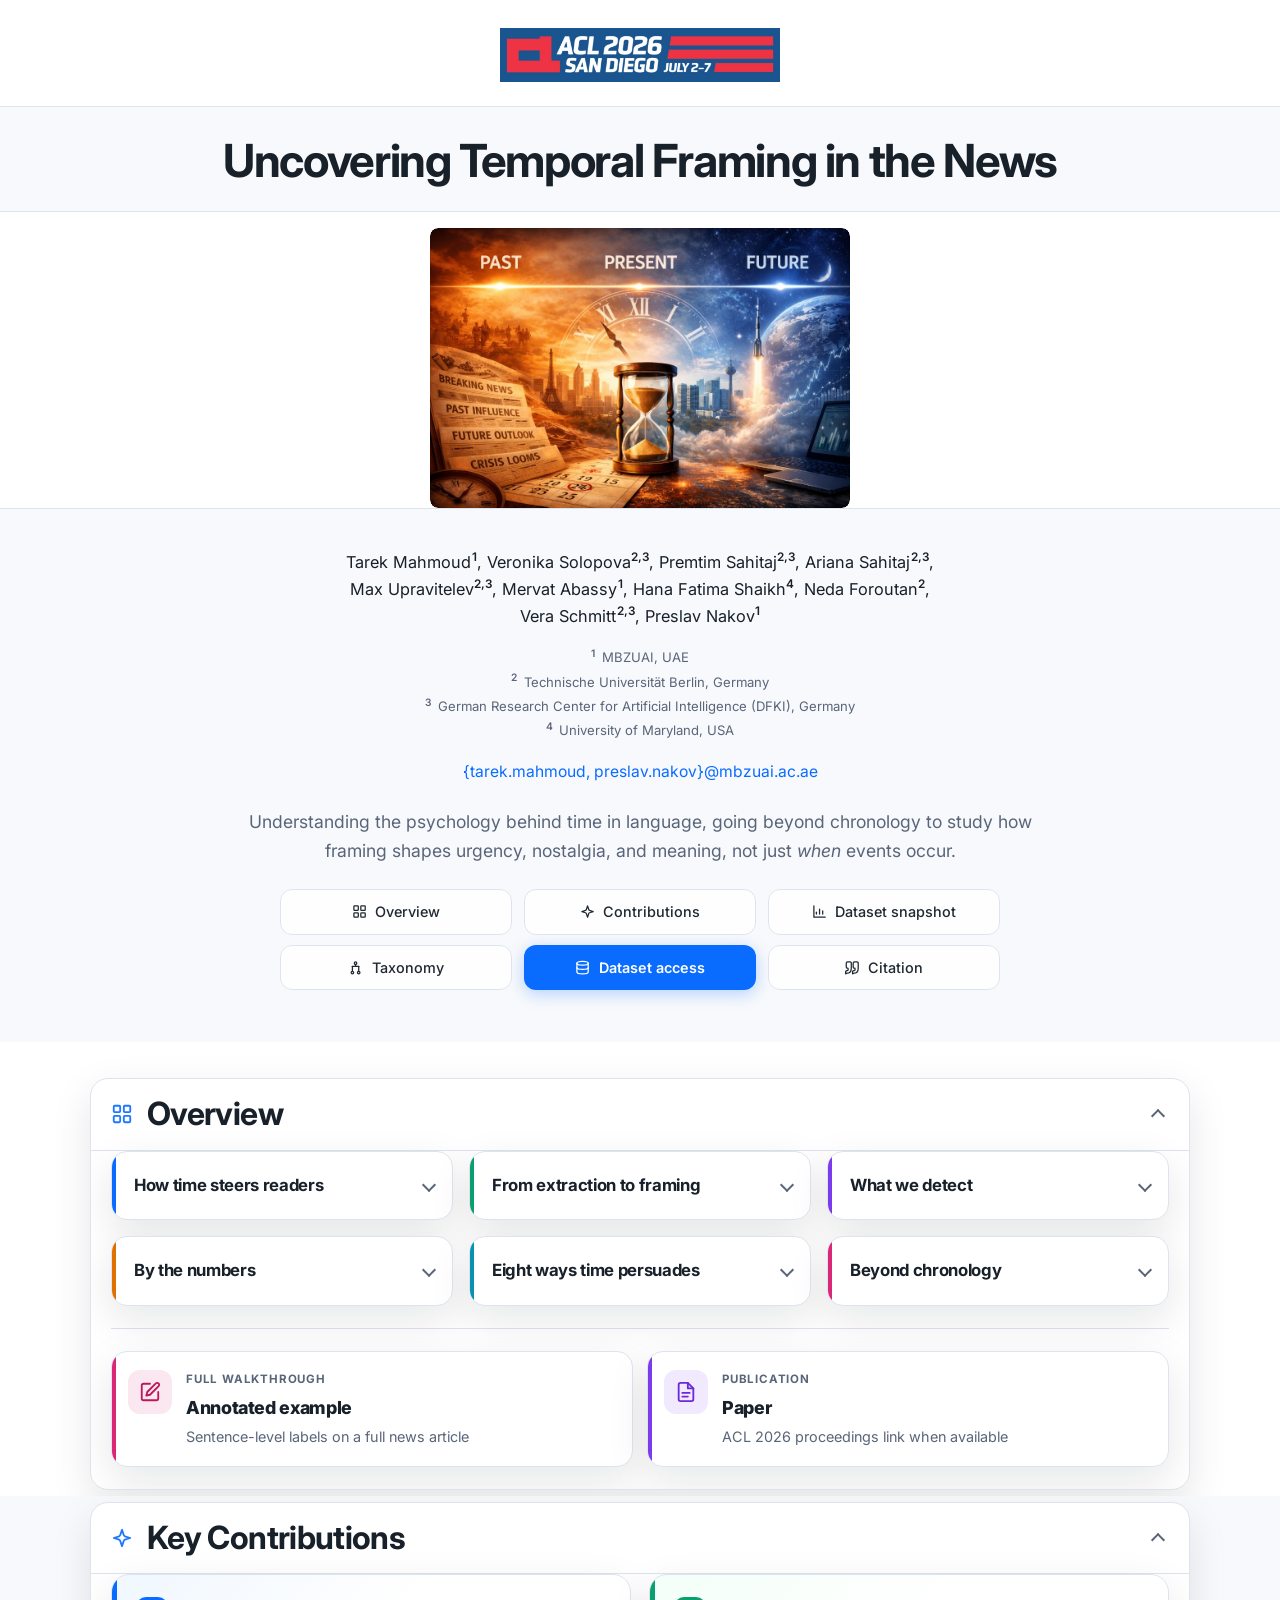
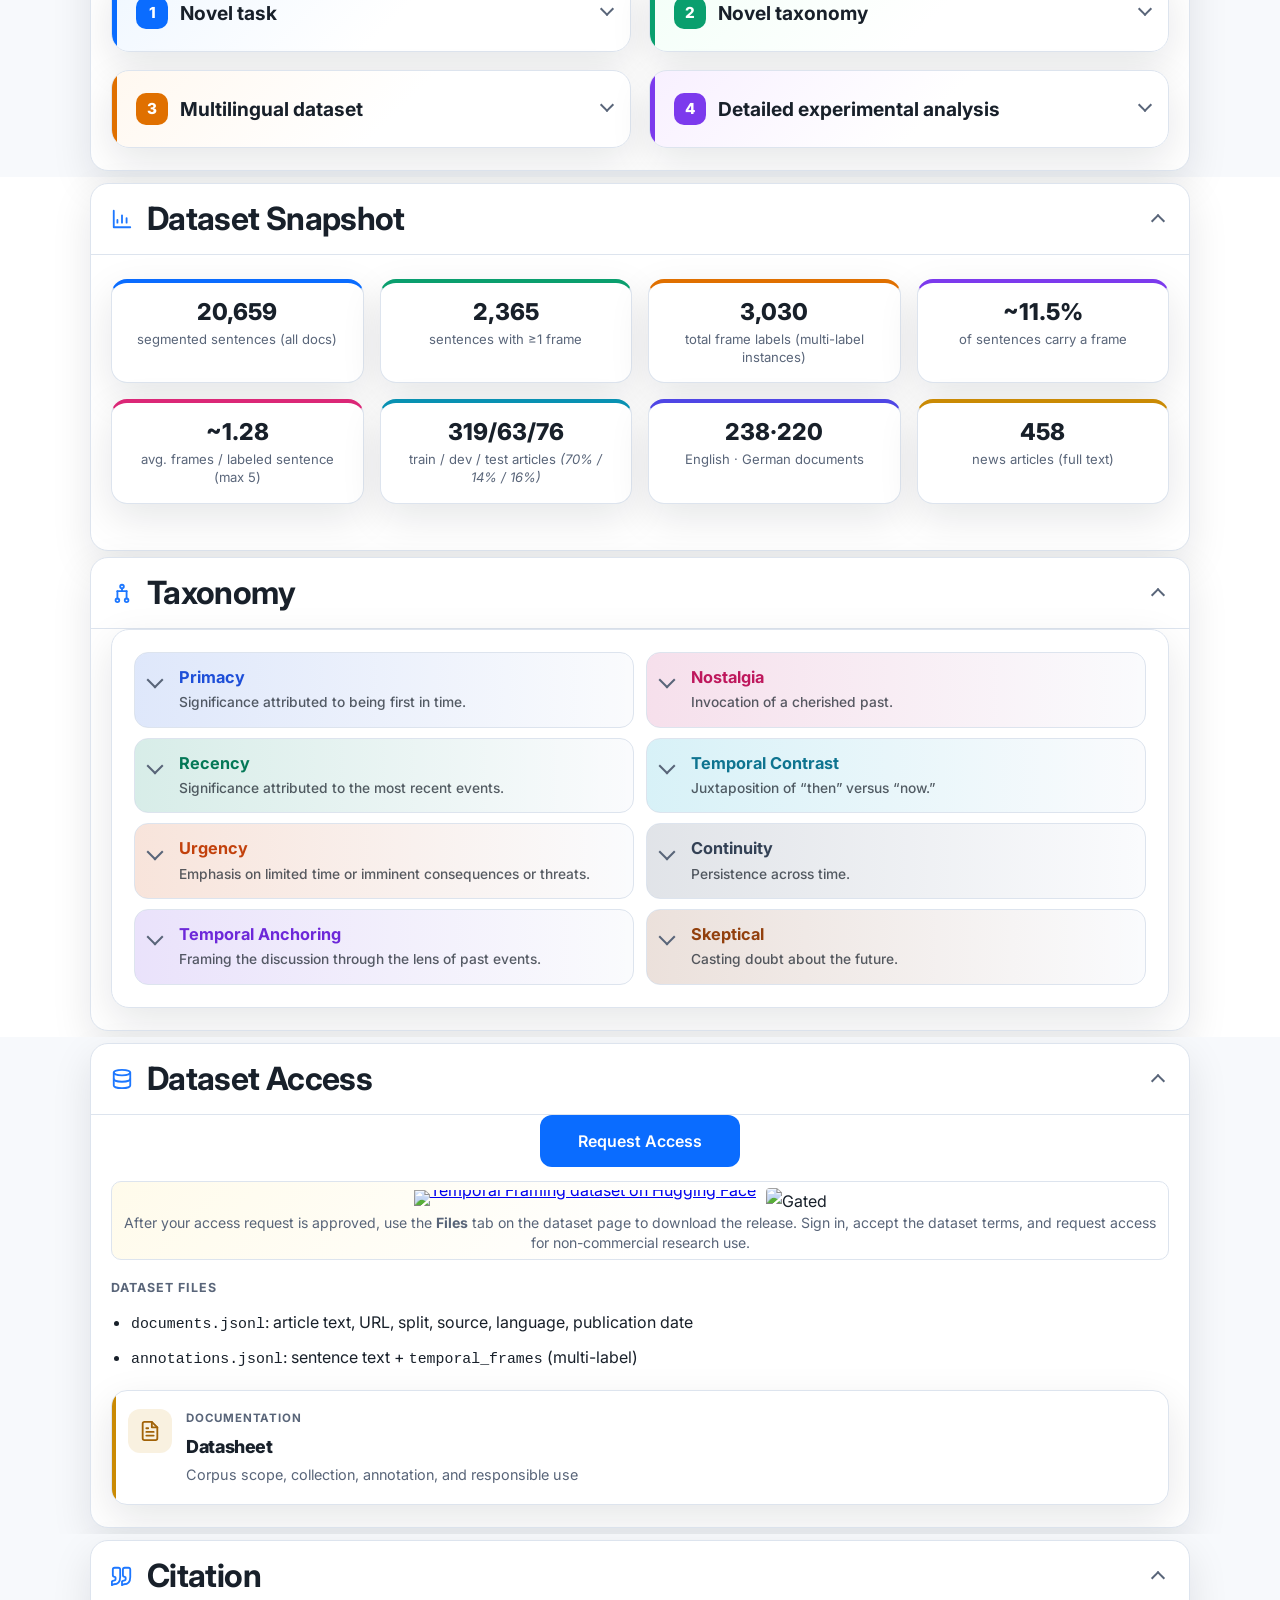
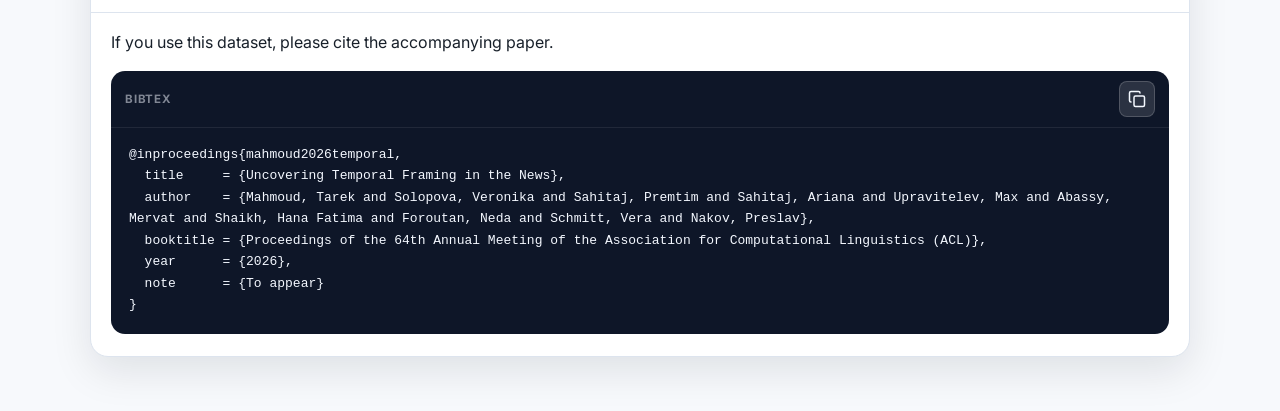
==== commit c611417b: "Dataset Access: remove inner card width limit; HF copy uses full yellow bar width Made-with: Cursor" ====
--- a/docs/index.html
+++ b/docs/index.html
@@ -786,7 +786,6 @@
             <h2>Dataset Access</h2>
           </summary>
           <div class="section-details-body">
-        <div class="card access-card">
           <div class="access-download-wrap">
             <a
               class="btn btn-primary access-hf-download-btn"
@@ -848,7 +847,6 @@
               </span>
             </a>
           </div>
-        </div>
           </div>
         </details>
       </div>
--- a/docs/styles.css
+++ b/docs/styles.css
@@ -1172,16 +1172,6 @@
 .section--access {
   padding-top: 12px;
 }
-.access-card {
-  max-width: 760px;
-  margin-left: auto;
-  margin-right: auto;
-}
-.access-card-heading {
-  margin: 0 0 12px;
-  font-size: 2rem;
-  letter-spacing: -0.02em;
-}
 .access-card-files {
   margin: 0;
 }
@@ -1238,9 +1228,9 @@
 }
 .access-hf-row .access-hf-copy {
   margin: 0;
+  align-self: stretch;
   width: 100%;
-  max-width: 38rem;
-  margin-inline: auto;
+  box-sizing: border-box;
   text-align: center;
   line-height: 1.38;
   font-size: 0.88rem;
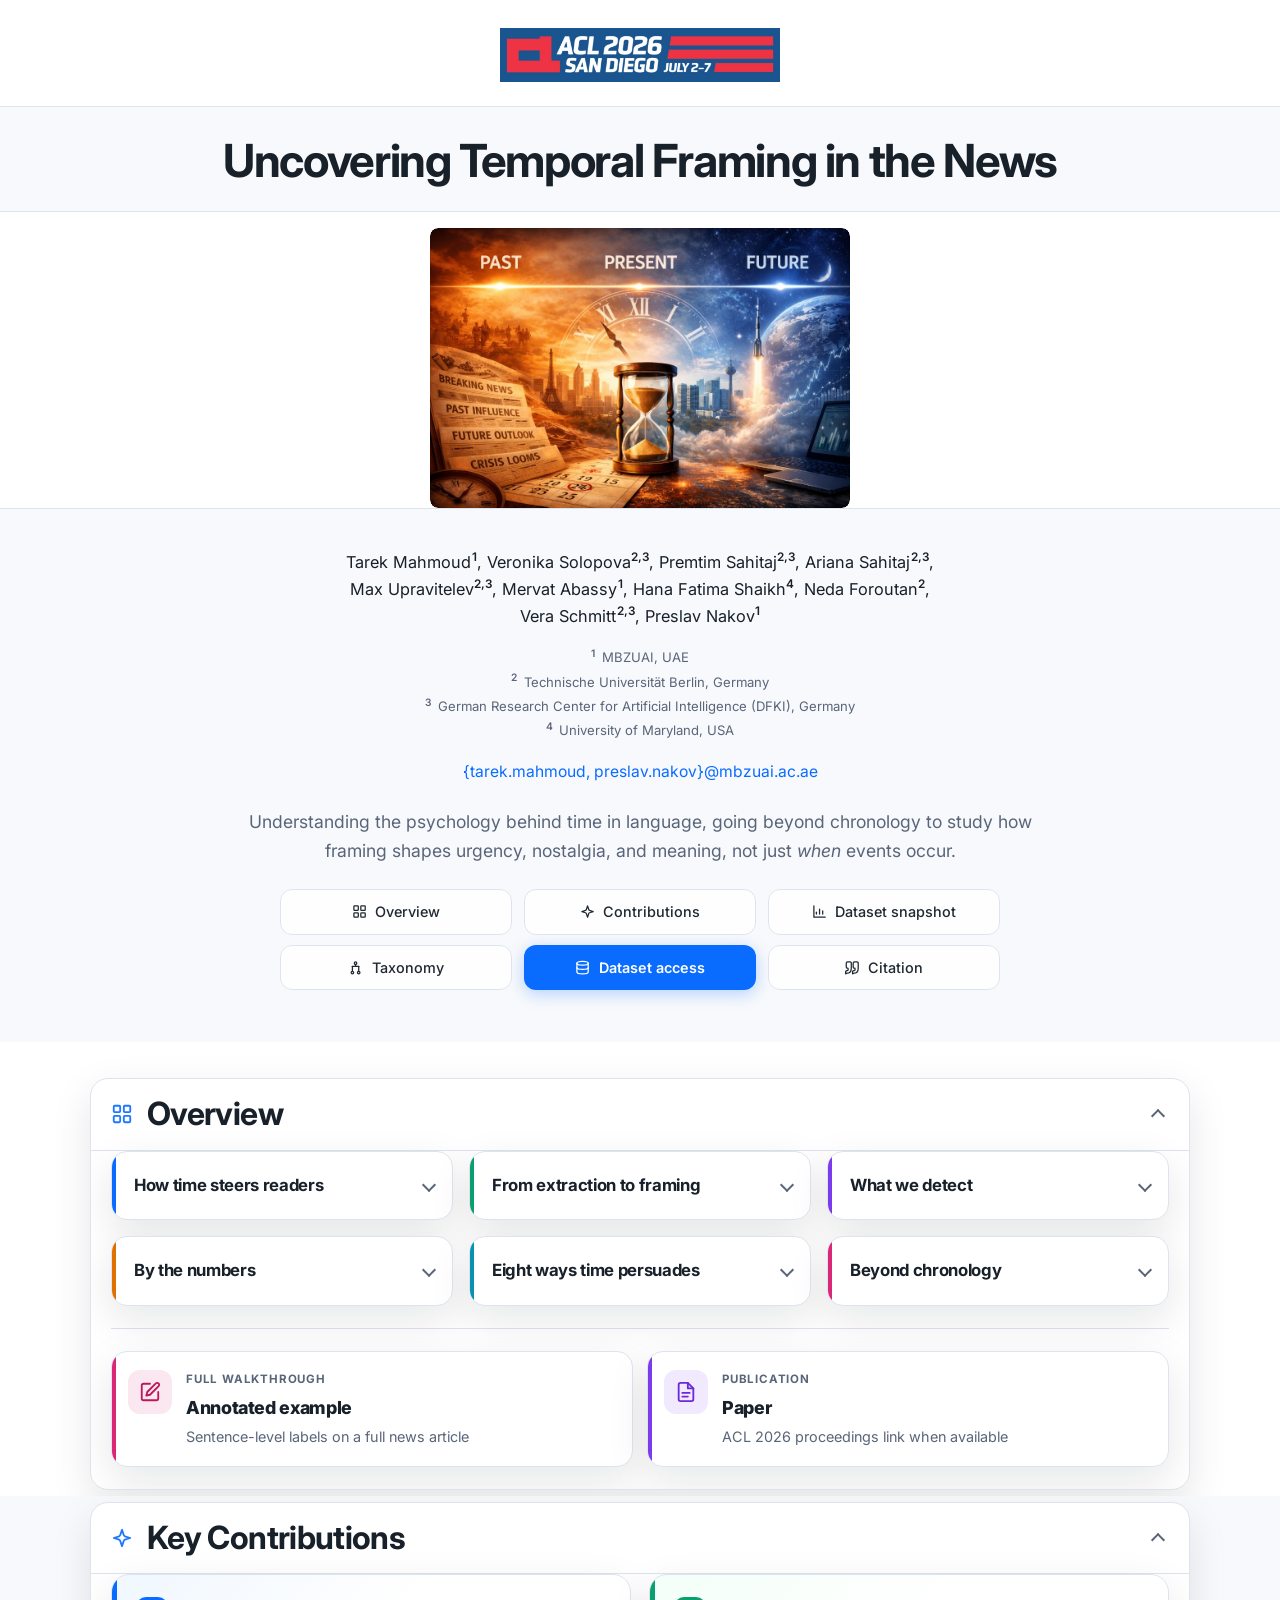
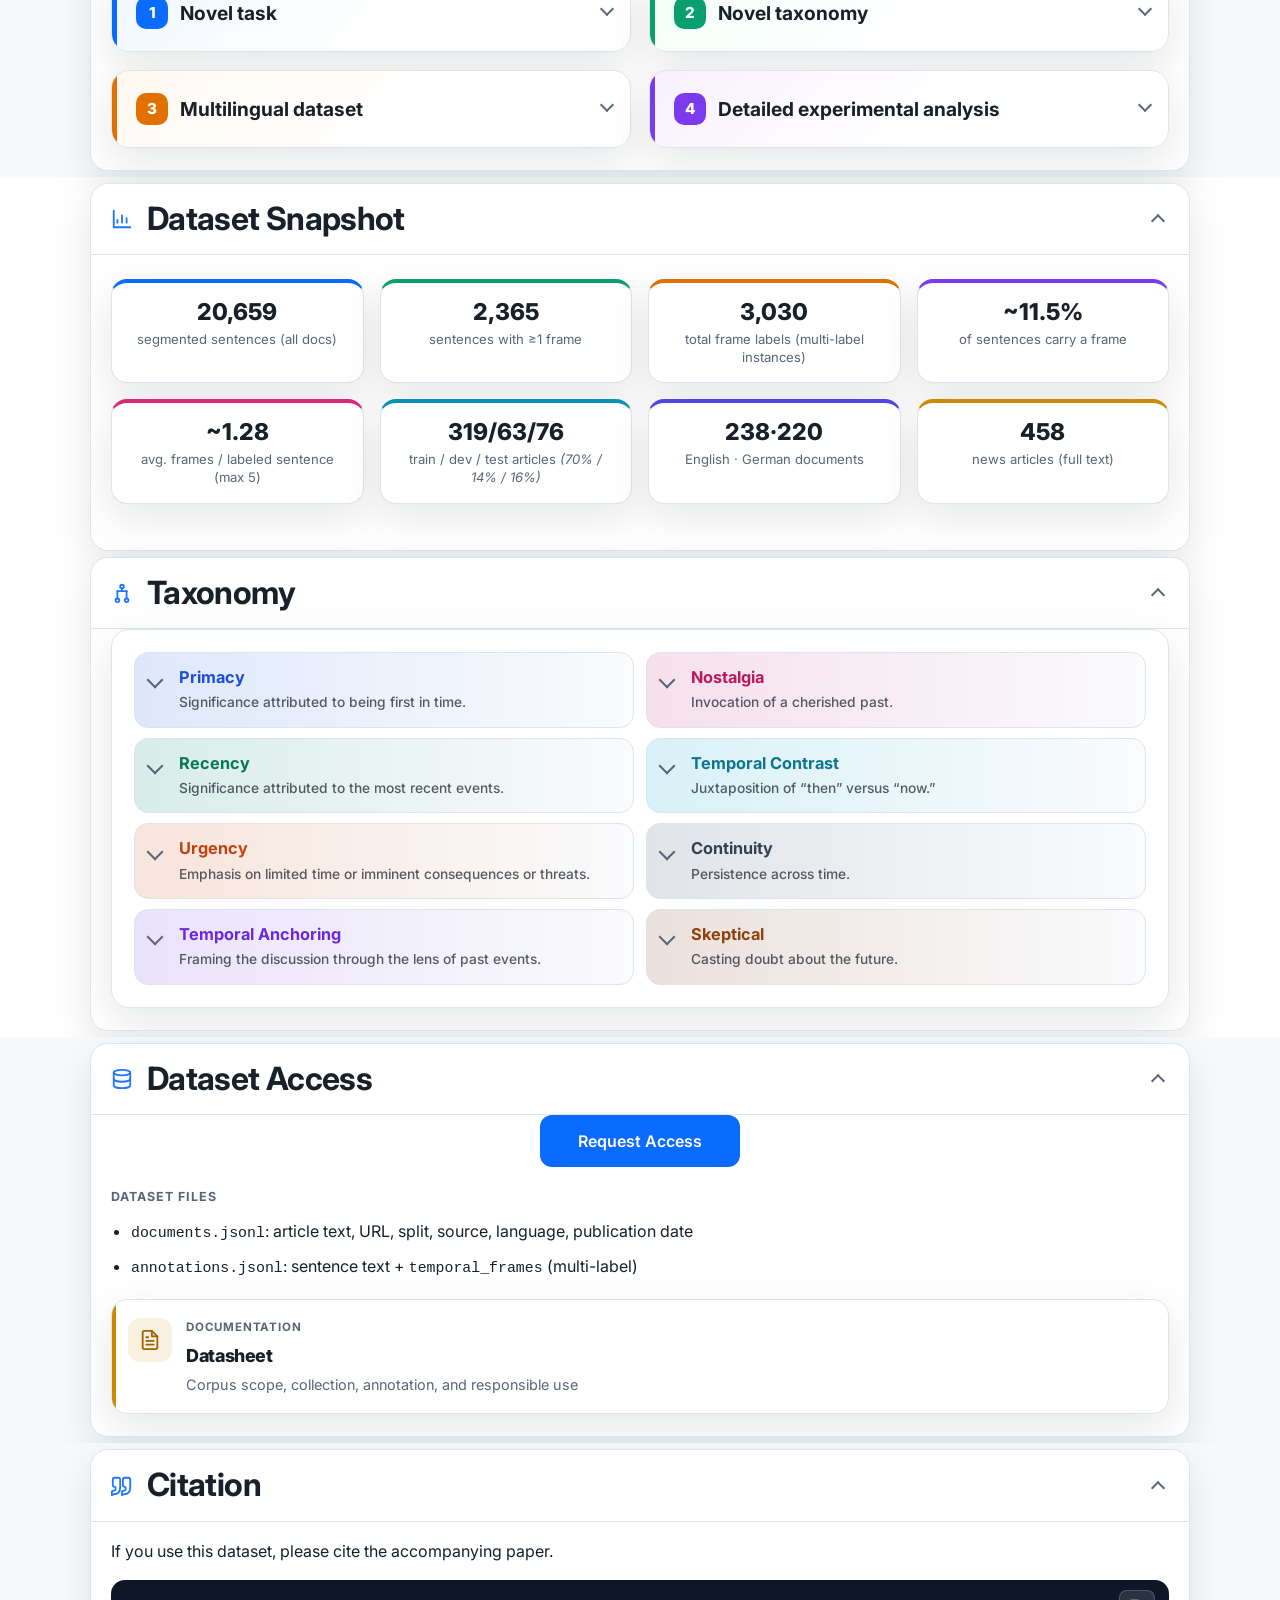
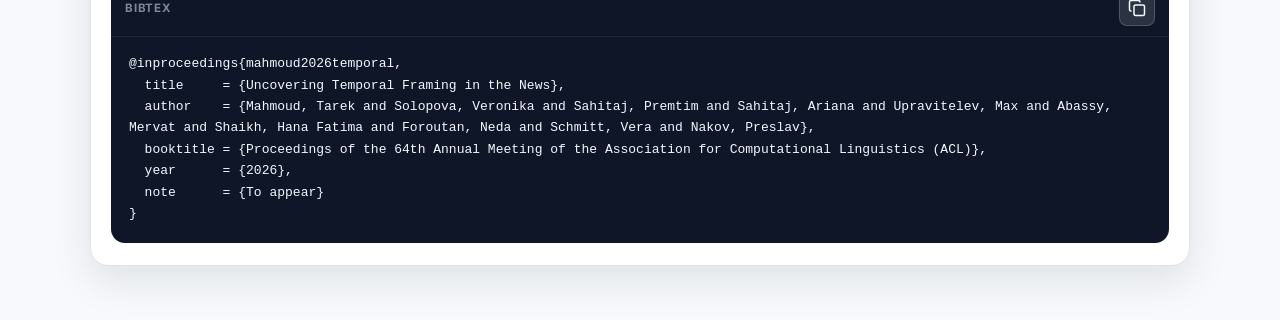
==== commit dbfe18aa: "Dataset Access: remove Hugging Face badge strip and access helper text Made-with: Cursor" ====
--- a/docs/index.html
+++ b/docs/index.html
@@ -796,38 +796,6 @@
               Request Access
             </a>
           </div>
-          <div class="access-hf-row">
-            <div class="access-hf-badges">
-              <a
-                href="https://huggingface.co/datasets/MBZUAI/temporal-framing"
-                target="_blank"
-                rel="noopener noreferrer"
-                class="access-hf-badge-link"
-                title="Open the dataset page to request access and download files"
-              >
-                <img
-                  src="https://img.shields.io/badge/HuggingFace-Dataset-yellow"
-                  alt="Temporal Framing dataset on Hugging Face"
-                  width="150"
-                  height="20"
-                  decoding="async"
-                  loading="lazy"
-                />
-              </a>
-              <img
-                src="https://img.shields.io/badge/access-gated-orange"
-                alt="Gated access"
-                width="100"
-                height="20"
-                decoding="async"
-                loading="lazy"
-                class="access-hf-badge-gated"
-              />
-            </div>
-            <p class="small muted access-hf-copy">
-              After your access request is approved, use the <strong>Files</strong> tab on the dataset page to download the release. Sign in, accept the dataset terms, and request access for non-commercial research use.
-            </p>
-          </div>
           <div class="access-files-block">
             <h3 class="access-files-heading">Dataset files</h3>
             <ul class="clean-list access-card-files">
--- a/docs/styles.css
+++ b/docs/styles.css
@@ -1186,54 +1186,13 @@
   letter-spacing: 0.08em;
   color: var(--muted);
 }
-.access-hf-row {
-  display: flex;
-  flex-wrap: wrap;
-  flex-direction: column;
-  align-items: center;
-  gap: 5px;
-  margin-bottom: 18px;
-  padding: 6px 10px 7px;
-  border-radius: 10px;
-  border: 1px solid var(--line);
-  background: linear-gradient(135deg, #fffbeb 0%, #fff 55%);
-}
-.access-hf-badges {
-  display: flex;
-  flex-wrap: wrap;
-  align-items: center;
+.access-download-wrap {
+  display: flex;
   justify-content: center;
-  gap: 6px 10px;
-  width: 100%;
-}
-.access-download-wrap {
-  display: flex;
-  justify-content: center;
-  margin: 0 0 14px;
+  margin: 0 0 20px;
 }
 .access-hf-download-btn {
   min-width: 200px;
-}
-.access-hf-badge-link {
-  line-height: 0;
-  border-radius: 6px;
-}
-.access-hf-badge-link:focus-visible {
-  outline: 2px solid var(--brand);
-  outline-offset: 3px;
-}
-.access-hf-badge-gated {
-  vertical-align: middle;
-  border-radius: 4px;
-}
-.access-hf-row .access-hf-copy {
-  margin: 0;
-  align-self: stretch;
-  width: 100%;
-  box-sizing: border-box;
-  text-align: center;
-  line-height: 1.38;
-  font-size: 0.88rem;
 }
 .access-datasheet {
   margin: 18px 0 0;
